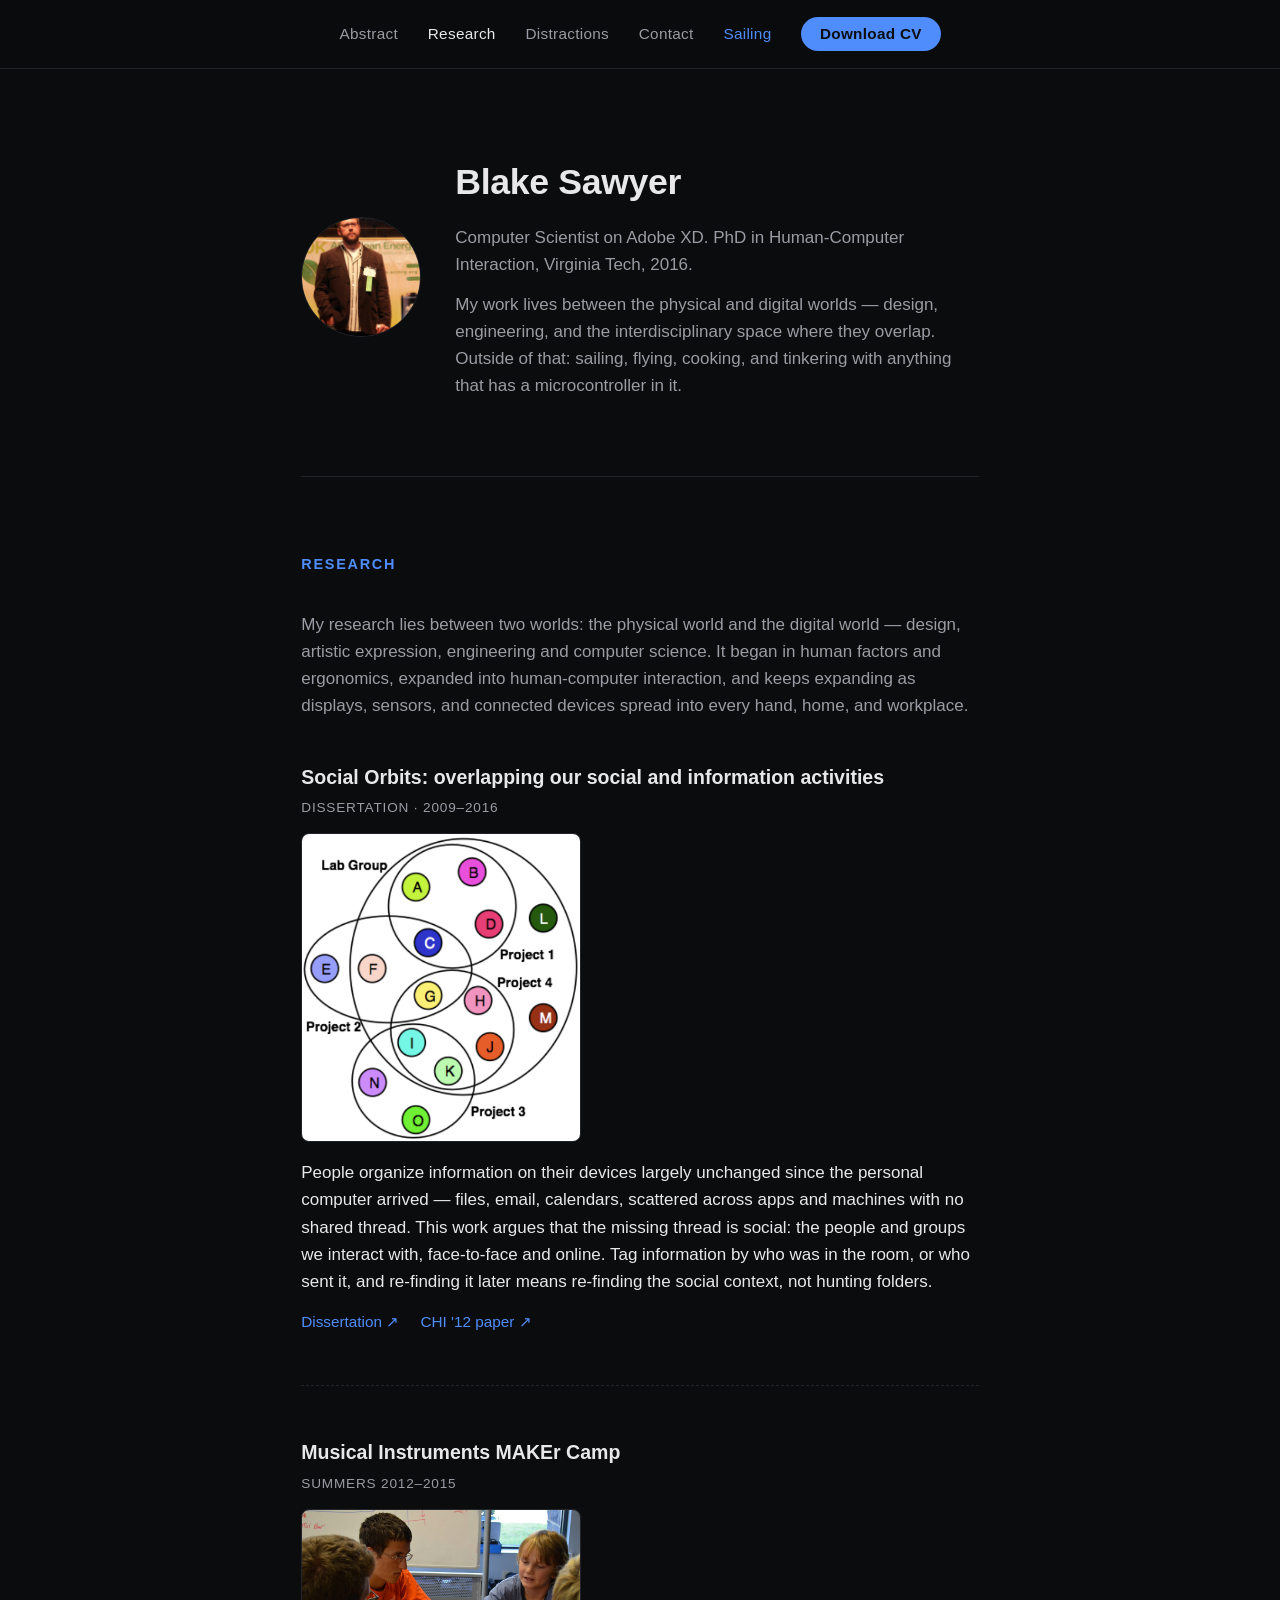
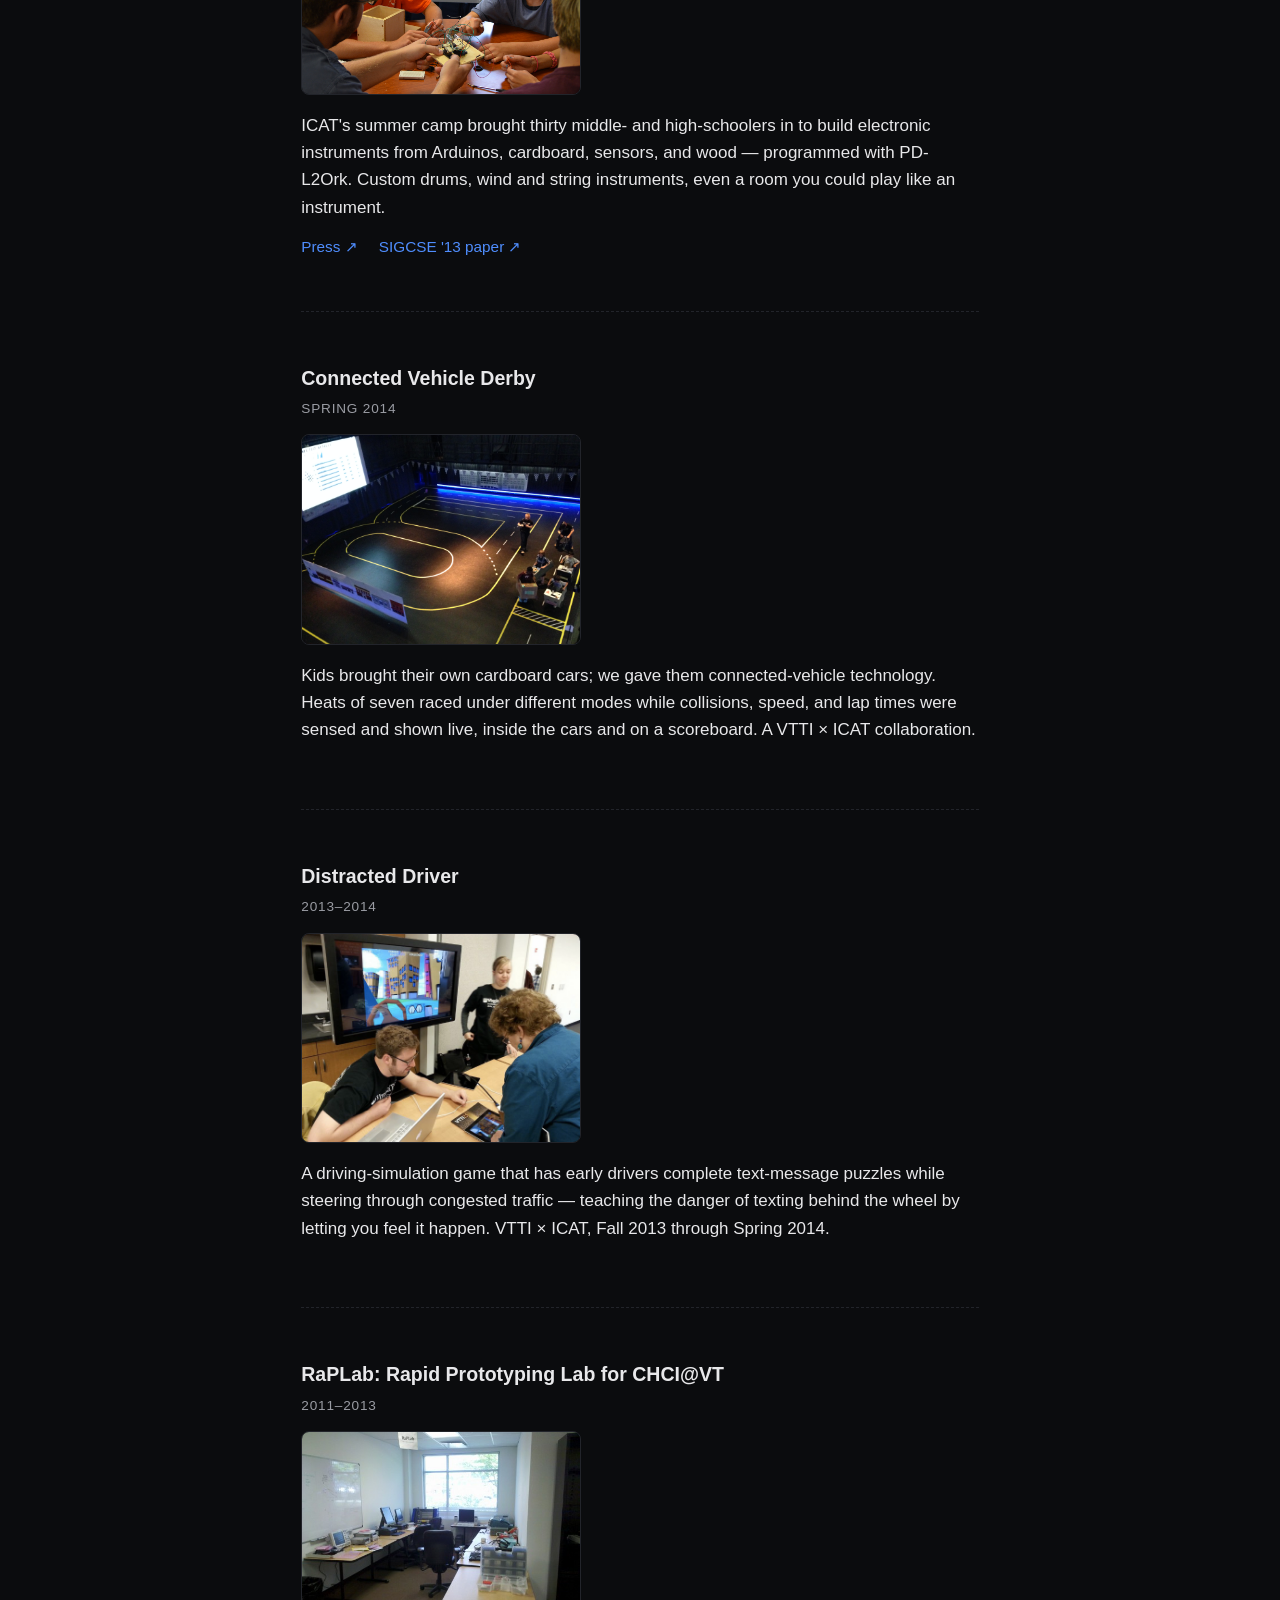
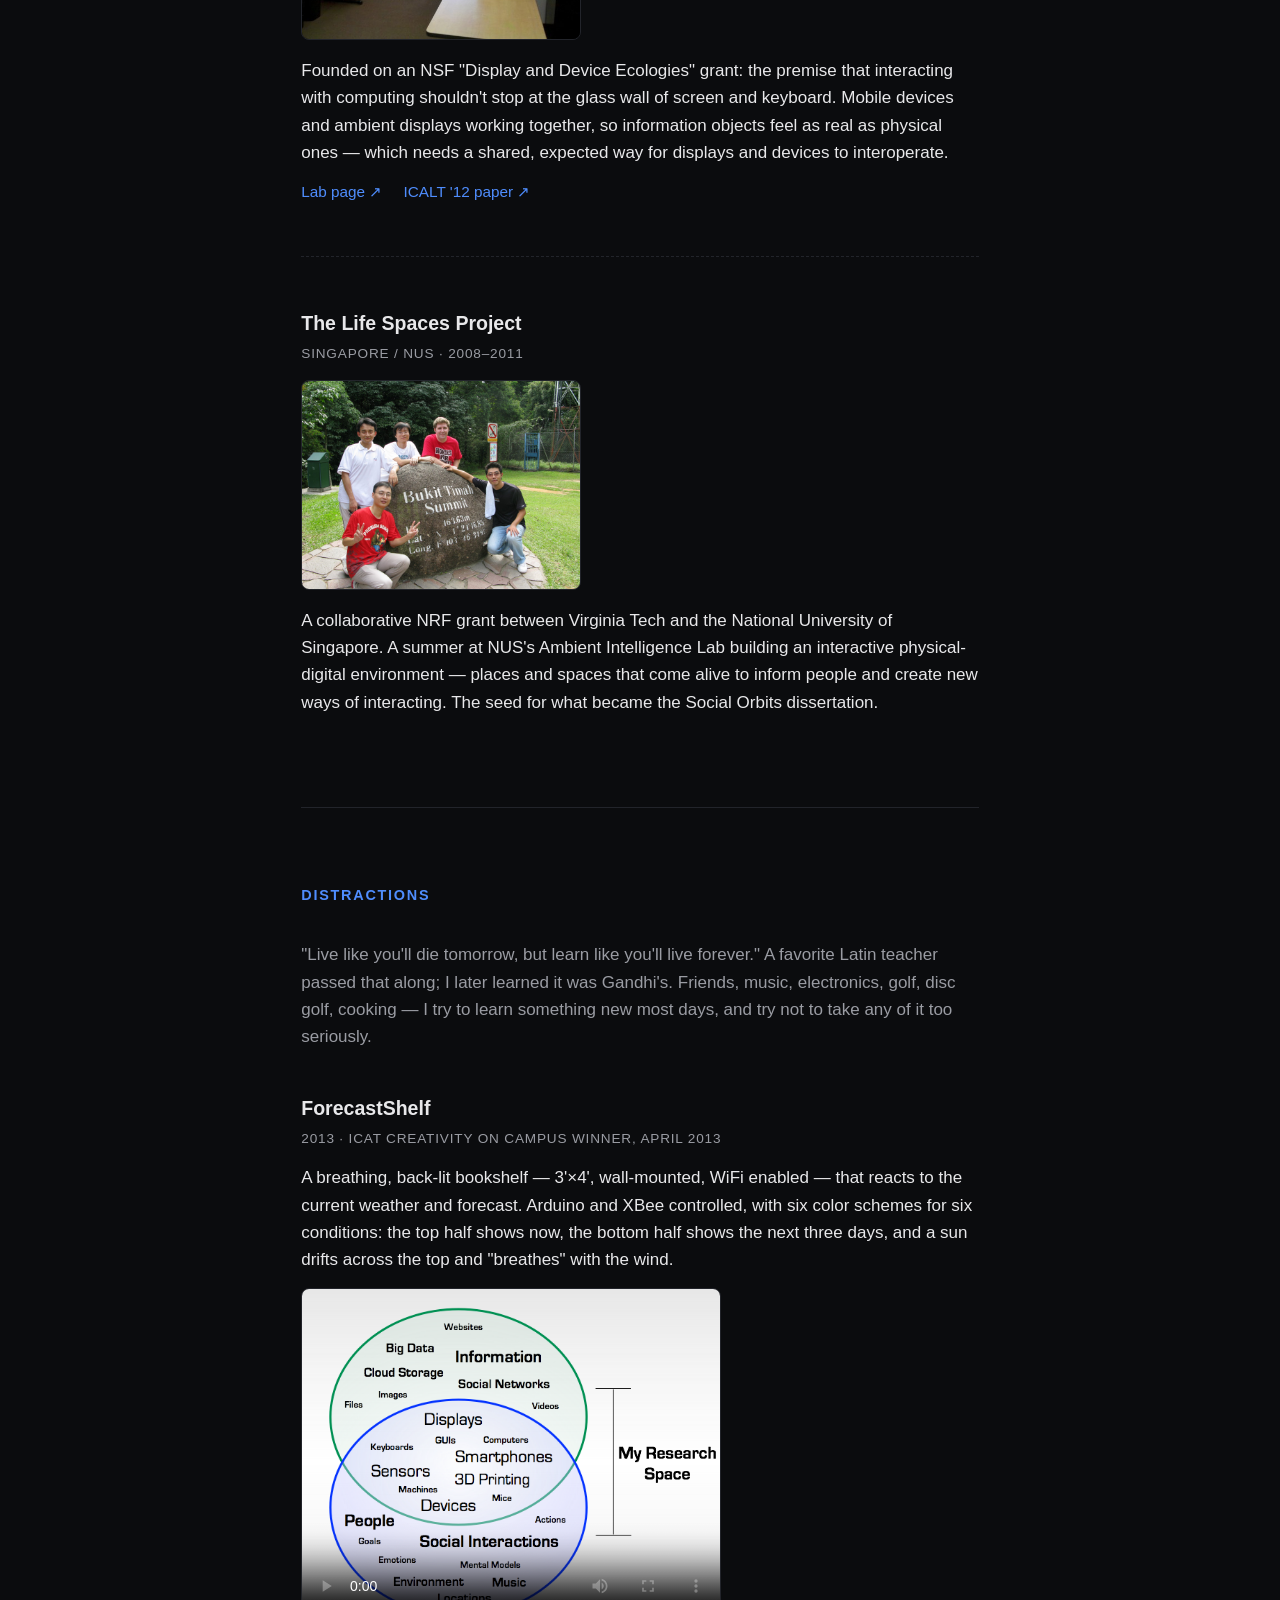
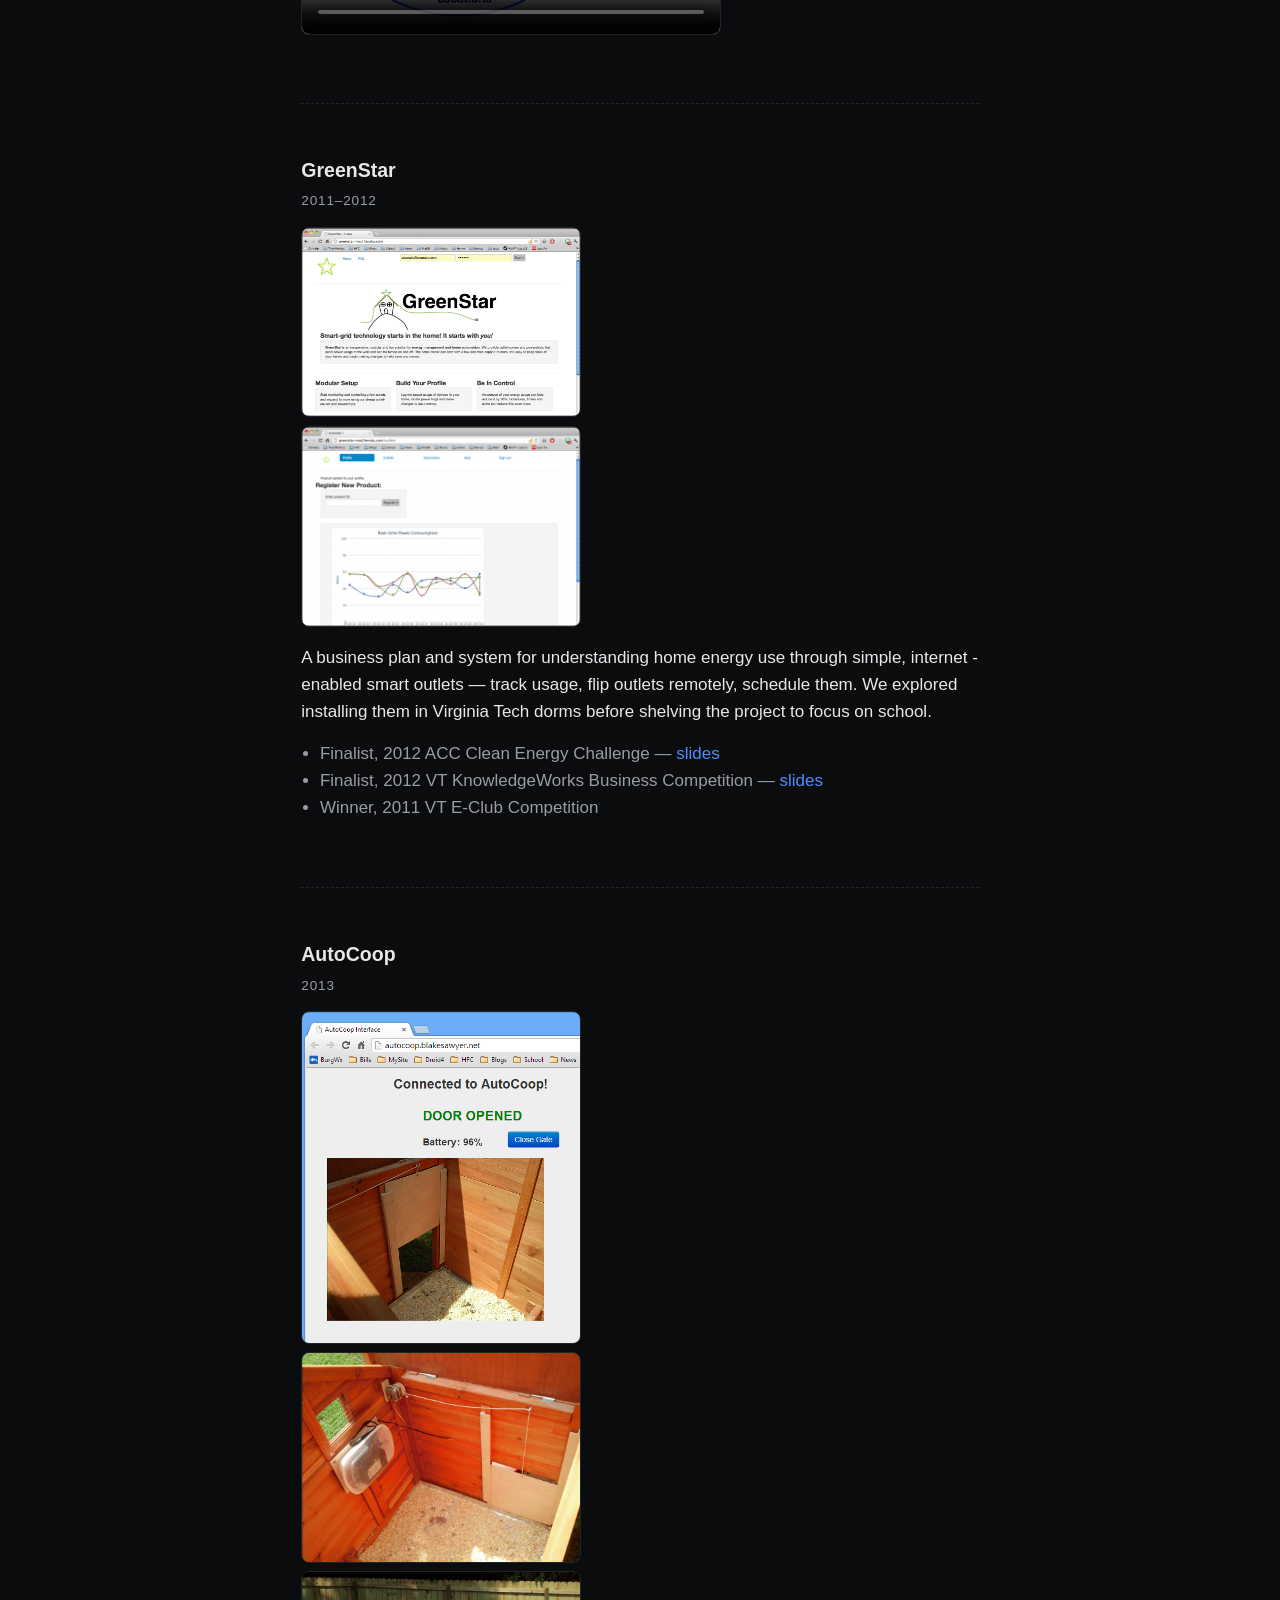
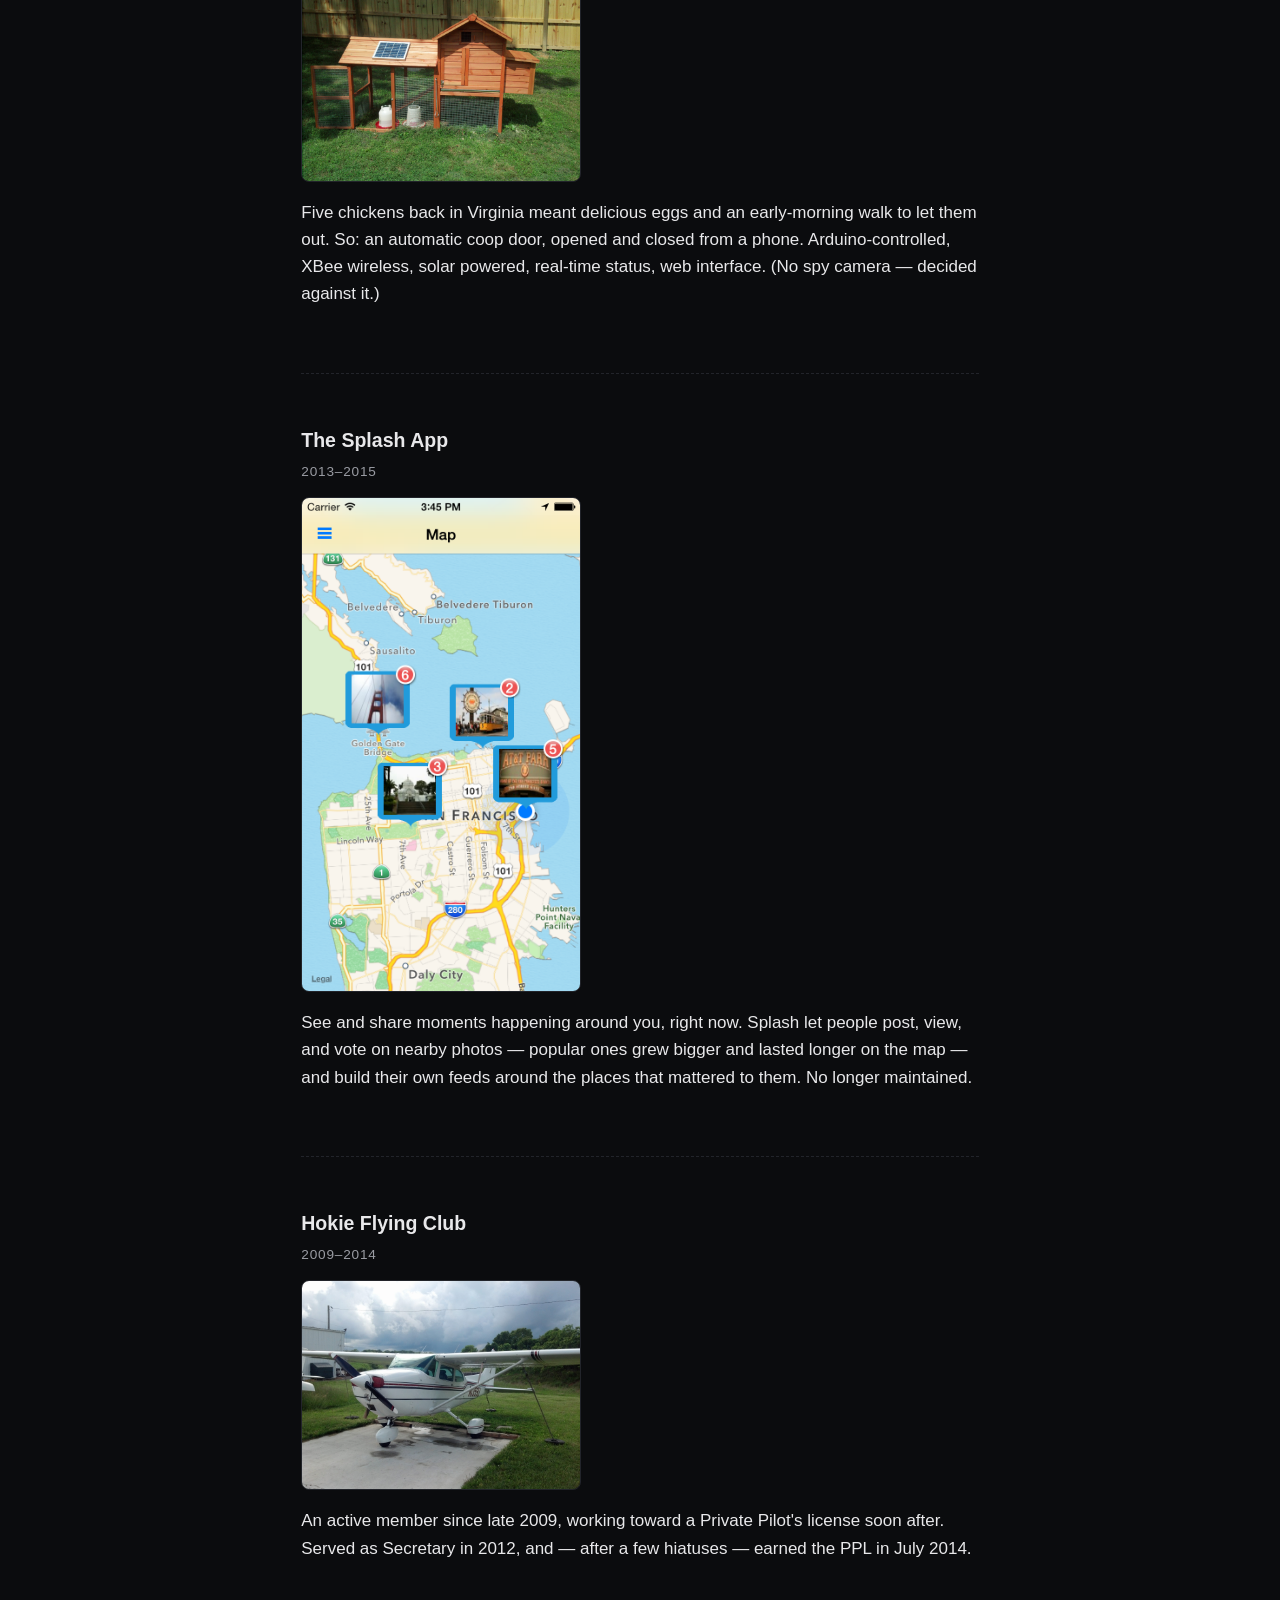
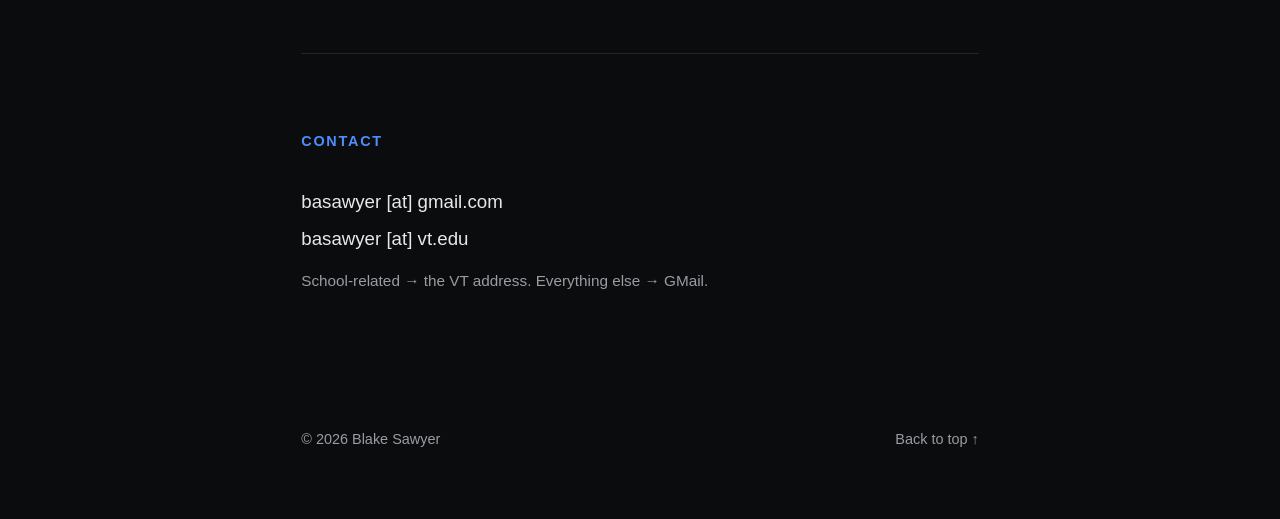
==== index.html @ e380245d "Blake Sawyer homepage: restored from Wayback, redesigned Single scrolling page (Abstract/Research/Di" ====
<!DOCTYPE html>
<html lang="en">
<head>
<meta charset="UTF-8" />
<meta name="viewport" content="width=device-width, initial-scale=1" />
<title>Blake Sawyer</title>
<meta name="description" content="Blake Sawyer — Computer Scientist at Adobe XD, PhD in HCI from Virginia Tech." />
<link rel="stylesheet" href="assets/css/style.css" />
</head>
<body>

<nav class="site-nav">
  <a href="#hero" data-section="hero">Abstract</a>
  <a href="#research" data-section="research">Research</a>
  <a href="#distractions" data-section="distractions">Distractions</a>
  <a href="#contact" data-section="contact">Contact</a>
  <a href="sailing/" class="sailing">Sailing</a>
  <a href="assets/files/Blake-Sawyer-CV.pdf" class="nav-cta">Download CV</a>
</nav>

<main>

  <section id="hero">
    <img src="assets/img/aboutme.jpg" alt="Blake Sawyer" />
    <div class="intro">
      <h1>Blake Sawyer</h1>
      <p>Computer Scientist on Adobe XD. PhD in Human-Computer Interaction, Virginia Tech, 2016.</p>
      <p>My work lives between the physical and digital worlds — design, engineering, and the
        interdisciplinary space where they overlap. Outside of that: sailing, flying, cooking,
        and tinkering with anything that has a microcontroller in it.</p>
    </div>
  </section>

  <section id="research" class="reveal">
    <h2>Research</h2>
    <p style="color:var(--text-dim); margin-bottom:2.5rem;">
      My research lies between two worlds: the physical world and the digital world — design,
      artistic expression, engineering and computer science. It began in human factors and
      ergonomics, expanded into human-computer interaction, and keeps expanding as displays,
      sensors, and connected devices spread into every hand, home, and workplace.
    </p>

    <div class="project">
      <h3>Social Orbits: overlapping our social and information activities</h3>
      <div class="meta">Dissertation · 2009–2016</div>
      <img src="assets/img/social-orbits.png" alt="Social Orbits diagram" />
      <p>People organize information on their devices largely unchanged since the personal
        computer arrived — files, email, calendars, scattered across apps and machines with no
        shared thread. This work argues that the missing thread is social: the people and groups
        we interact with, face-to-face and online. Tag information by who was in the room, or who
        sent it, and re-finding it later means re-finding the social context, not hunting folders.</p>
      <div class="links">
        <a href="https://vtechworks.lib.vt.edu/handle/10919/70919">Dissertation ↗</a>
        <a href="http://dl.acm.org/citation.cfm?doid=2212776.2212861">CHI '12 paper ↗</a>
      </div>
    </div>

    <div class="project">
      <h3>Musical Instruments MAKEr Camp</h3>
      <div class="meta">Summers 2012–2015</div>
      <img src="assets/img/maker-camp.png" alt="MAKEr camp session" />
      <p>ICAT's summer camp brought thirty middle- and high-schoolers in to build electronic
        instruments from Arduinos, cardboard, sensors, and wood — programmed with PD-L2Ork.
        Custom drums, wind and string instruments, even a room you could play like an instrument.</p>
      <div class="links">
        <a href="http://blogs.roanoke.com/theburgs/features/2012/08/17/techs-new-institute-fosters-creativity-among-local-youth/">Press ↗</a>
        <a href="http://dl.acm.org/citation.cfm?id=2445196.2445392&amp;coll=DL&amp;dl=GUIDE&amp;CFID=333237276&amp;CFTOKEN=69099696">SIGCSE '13 paper ↗</a>
      </div>
    </div>

    <div class="project">
      <h3>Connected Vehicle Derby</h3>
      <div class="meta">Spring 2014</div>
      <img src="assets/img/vehicle-derby.jpg" alt="Connected Vehicle Derby" />
      <p>Kids brought their own cardboard cars; we gave them connected-vehicle technology. Heats
        of seven raced under different modes while collisions, speed, and lap times were sensed
        and shown live, inside the cars and on a scoreboard. A VTTI × ICAT collaboration.</p>
    </div>

    <div class="project">
      <h3>Distracted Driver</h3>
      <div class="meta">2013–2014</div>
      <img src="assets/img/distracted-driver.png" alt="Distracted Driver game" />
      <p>A driving-simulation game that has early drivers complete text-message puzzles while
        steering through congested traffic — teaching the danger of texting behind the wheel
        by letting you feel it happen. VTTI × ICAT, Fall 2013 through Spring 2014.</p>
    </div>

    <div class="project">
      <h3>RaPLab: Rapid Prototyping Lab for CHCI@VT</h3>
      <div class="meta">2011–2013</div>
      <img src="assets/img/raplab.jpg" alt="RaPLab space" />
      <p>Founded on an NSF "Display and Device Ecologies" grant: the premise that interacting
        with computing shouldn't stop at the glass wall of screen and keyboard. Mobile devices
        and ambient displays working together, so information objects feel as real as physical
        ones — which needs a shared, expected way for displays and devices to interoperate.</p>
      <div class="links">
        <a href="http://vislab.cs.vt.edu/RaPLab/index.php/Main_Page">Lab page ↗</a>
        <a href="http://dl.acm.org/citation.cfm?id=2355571.2355956&amp;coll=DL&amp;dl=GUIDE&amp;CFID=286458682&amp;CFTOKEN=27919804">ICALT '12 paper ↗</a>
      </div>
    </div>

    <div class="project">
      <h3>The Life Spaces Project</h3>
      <div class="meta">Singapore / NUS · 2008–2011</div>
      <img src="assets/img/life-spaces.jpg" alt="Life Spaces project, NUS" />
      <p>A collaborative NRF grant between Virginia Tech and the National University of
        Singapore. A summer at NUS's Ambient Intelligence Lab building an interactive
        physical-digital environment — places and spaces that come alive to inform people and
        create new ways of interacting. The seed for what became the Social Orbits dissertation.</p>
    </div>
  </section>

  <section id="distractions" class="reveal">
    <h2>Distractions</h2>
    <p style="color:var(--text-dim); margin-bottom:2.5rem;">
      "Live like you'll die tomorrow, but learn like you'll live forever." A favorite Latin
      teacher passed that along; I later learned it was Gandhi's. Friends, music, electronics,
      golf, disc golf, cooking — I try to learn something new most days, and try not to take
      any of it too seriously.
    </p>

    <div class="project">
      <h3>ForecastShelf</h3>
      <div class="meta">2013 · ICAT Creativity on Campus winner, April 2013</div>
      <p>A breathing, back-lit bookshelf — 3'×4', wall-mounted, WiFi enabled — that reacts to the
        current weather and forecast. Arduino and XBee controlled, with six color schemes for six
        conditions: the top half shows now, the bottom half shows the next three days, and a sun
        drifts across the top and "breathes" with the wind.</p>
      <video controls preload="metadata" poster="assets/img/research-space.png">
        <source src="assets/files/ForecastShelf.m4v" type="video/mp4" />
        Your browser doesn't support inline video —
        <a href="assets/files/ForecastShelf.m4v">download it directly</a>.
      </video>
    </div>

    <div class="project">
      <h3>GreenStar</h3>
      <div class="meta">2011–2012</div>
      <img src="assets/img/greenstar-1.png" alt="GreenStar dashboard" />
      <img src="assets/img/greenstar-2.png" alt="GreenStar outlet interface" />
      <p>A business plan and system for understanding home energy use through simple, internet
        -enabled smart outlets — track usage, flip outlets remotely, schedule them. We explored
        installing them in Virginia Tech dorms before shelving the project to focus on school.</p>
      <ul>
        <li>Finalist, 2012 ACC Clean Energy Challenge — <a href="assets/files/GreenStar-ACC-CEC-Presentation.ppt">slides</a></li>
        <li>Finalist, 2012 VT KnowledgeWorks Business Competition — <a href="assets/files/GreenStar-VTKW-Presentation.ppt">slides</a></li>
        <li>Winner, 2011 VT E-Club Competition</li>
      </ul>
    </div>

    <div class="project">
      <h3>AutoCoop</h3>
      <div class="meta">2013</div>
      <img src="assets/img/autocoop-interface.png" alt="AutoCoop web interface" />
      <img src="assets/img/autocoop-1.jpg" alt="AutoCoop chicken coop" />
      <img src="assets/img/autocoop-2.jpg" alt="AutoCoop hardware" />
      <p>Five chickens back in Virginia meant delicious eggs and an early-morning walk to let
        them out. So: an automatic coop door, opened and closed from a phone. Arduino-controlled,
        XBee wireless, solar powered, real-time status, web interface. (No spy camera — decided
        against it.)</p>
    </div>

    <div class="project">
      <h3>The Splash App</h3>
      <div class="meta">2013–2015</div>
      <img src="assets/img/splash-app.png" alt="Splash app interface" />
      <p>See and share moments happening around you, right now. Splash let people post, view, and
        vote on nearby photos — popular ones grew bigger and lasted longer on the map — and build
        their own feeds around the places that mattered to them. No longer maintained.</p>
    </div>

    <div class="project">
      <h3>Hokie Flying Club</h3>
      <div class="meta">2009–2014</div>
      <img src="assets/img/hokie-flying.jpg" alt="Hokie Flying Club" />
      <p>An active member since late 2009, working toward a Private Pilot's license soon after.
        Served as Secretary in 2012, and — after a few hiatuses — earned the PPL in July 2014.</p>
    </div>
  </section>

  <section id="contact" class="reveal">
    <h2>Contact</h2>
    <span class="email">basawyer [at] gmail.com</span>
    <span class="email">basawyer [at] vt.edu</span>
    <p class="note">School-related → the VT address. Everything else → GMail.</p>
  </section>

</main>

<footer>
  <span>© 2026 Blake Sawyer</span>
  <a href="#hero">Back to top ↑</a>
</footer>

<script src="assets/js/main.js"></script>
</body>
</html>
---- assets/css/style.css ----
/* Blake Sawyer Dot Net — redesign 2026 */

:root {
  --bg: #0b0c0e;
  --bg-raised: #131417;
  --text: #e8e8ea;
  --text-dim: #9a9ca3;
  --accent: #4f8dfd;
  --accent-hover: #78aaff;
  --border: #22242a;
  --max-w: 720px;
  font-size: 17px;
}

* { box-sizing: border-box; }

html { scroll-behavior: smooth; }

body {
  margin: 0;
  background: var(--bg);
  color: var(--text);
  font-family: -apple-system, BlinkMacSystemFont, "Segoe UI", Helvetica, Arial, sans-serif;
  line-height: 1.6;
  -webkit-font-smoothing: antialiased;
}

a { color: var(--accent); text-decoration: none; }
a:hover { text-decoration: underline; }

/* ---- Nav ---- */
nav.site-nav {
  position: sticky;
  top: 0;
  z-index: 50;
  display: flex;
  align-items: center;
  justify-content: center;
  gap: 1.75rem;
  padding: 1rem 1.25rem;
  background: rgba(11, 12, 14, 0.85);
  backdrop-filter: blur(10px);
  border-bottom: 1px solid var(--border);
  font-size: 0.9rem;
  flex-wrap: wrap;
}
nav.site-nav a {
  color: var(--text-dim);
  letter-spacing: 0.02em;
}
nav.site-nav a:hover,
nav.site-nav a.current { color: var(--text); text-decoration: none; }
nav.site-nav a.sailing { color: var(--accent); }
nav.site-nav a.nav-cta {
  display: inline-flex;
  align-items: center;
  color: var(--bg) !important;
  background: var(--accent);
  padding: 0.45rem 1.1rem;
  border-radius: 999px;
  font-weight: 600;
  line-height: 1.2;
  text-decoration: none !important;
}
nav.site-nav a.nav-cta:hover { background: var(--accent-hover); }

/* ---- Layout ---- */
main {
  max-width: var(--max-w);
  margin: 0 auto;
  padding: 0 1.25rem;
}

section {
  padding: 4.5rem 0;
  border-bottom: 1px solid var(--border);
}
section:last-of-type { border-bottom: none; }

section > h2 {
  font-size: 0.85rem;
  text-transform: uppercase;
  letter-spacing: 0.12em;
  color: var(--accent);
  margin: 0 0 2rem;
}

/* ---- Hero ---- */
#hero {
  padding-top: 5rem;
  display: flex;
  gap: 2rem;
  align-items: center;
  flex-wrap: wrap;
}
#hero img {
  width: 120px;
  height: 120px;
  border-radius: 50%;
  object-fit: cover;
  border: 1px solid var(--border);
  flex-shrink: 0;
}
#hero .intro { flex: 1; min-width: 260px; }
#hero h1 {
  font-size: 2.1rem;
  margin: 0 0 0.75rem;
  letter-spacing: -0.01em;
}
#hero p { color: var(--text-dim); margin: 0 0 0.75rem; }
#hero p:last-child { margin-bottom: 0; }

/* ---- Project cards ---- */
.project {
  margin-bottom: 3rem;
  padding-bottom: 3rem;
  border-bottom: 1px dashed var(--border);
}
.project:last-child { margin-bottom: 0; padding-bottom: 0; border-bottom: none; }

.project h3 {
  font-size: 1.15rem;
  margin: 0 0 0.25rem;
}
.project .meta {
  font-size: 0.8rem;
  color: var(--text-dim);
  text-transform: uppercase;
  letter-spacing: 0.06em;
  margin-bottom: 0.85rem;
}
.project p { margin: 0 0 0.85rem; }
.project img {
  width: 100%;
  max-width: 280px;
  height: auto;
  border-radius: 8px;
  border: 1px solid var(--border);
  display: block;
  margin: 0.5rem 0 1rem;
}
.project img + img { margin-top: -0.5rem; }
.project video {
  width: 100%;
  max-width: 420px;
  border-radius: 8px;
  border: 1px solid var(--border);
  display: block;
  margin: 0.5rem 0 1rem;
}
.project ul { padding-left: 1.1rem; margin: 0.5rem 0 0.85rem; color: var(--text-dim); }
.project .links { font-size: 0.9rem; }
.project .links a { margin-right: 1rem; }

/* ---- CV ---- */
.btn {
  display: inline-block;
  padding: 0.7rem 1.4rem;
  border: 1px solid var(--accent);
  border-radius: 6px;
  color: var(--accent) !important;
  text-decoration: none !important;
  font-size: 0.95rem;
  transition: background 0.15s ease, color 0.15s ease;
}
.btn:hover { background: var(--accent); color: var(--bg) !important; }

/* ---- Contact ---- */
#contact .email {
  font-size: 1.1rem;
  display: block;
  margin-bottom: 0.4rem;
}
#contact .note { color: var(--text-dim); font-size: 0.9rem; }

/* ---- Footer ---- */
footer {
  max-width: var(--max-w);
  margin: 0 auto;
  padding: 2.5rem 1.25rem 4rem;
  color: var(--text-dim);
  font-size: 0.85rem;
  display: flex;
  justify-content: space-between;
}
footer a { color: var(--text-dim); }
footer a:hover { color: var(--text); }

/* ---- Reveal-on-scroll ---- */
.reveal { opacity: 0; transform: translateY(12px); transition: opacity 0.5s ease, transform 0.5s ease; }
.reveal.in { opacity: 1; transform: none; }

@media (max-width: 480px) {
  :root { font-size: 16px; }
  #hero { flex-direction: column; text-align: center; }
  footer { flex-direction: column; gap: 0.5rem; text-align: center; }
}
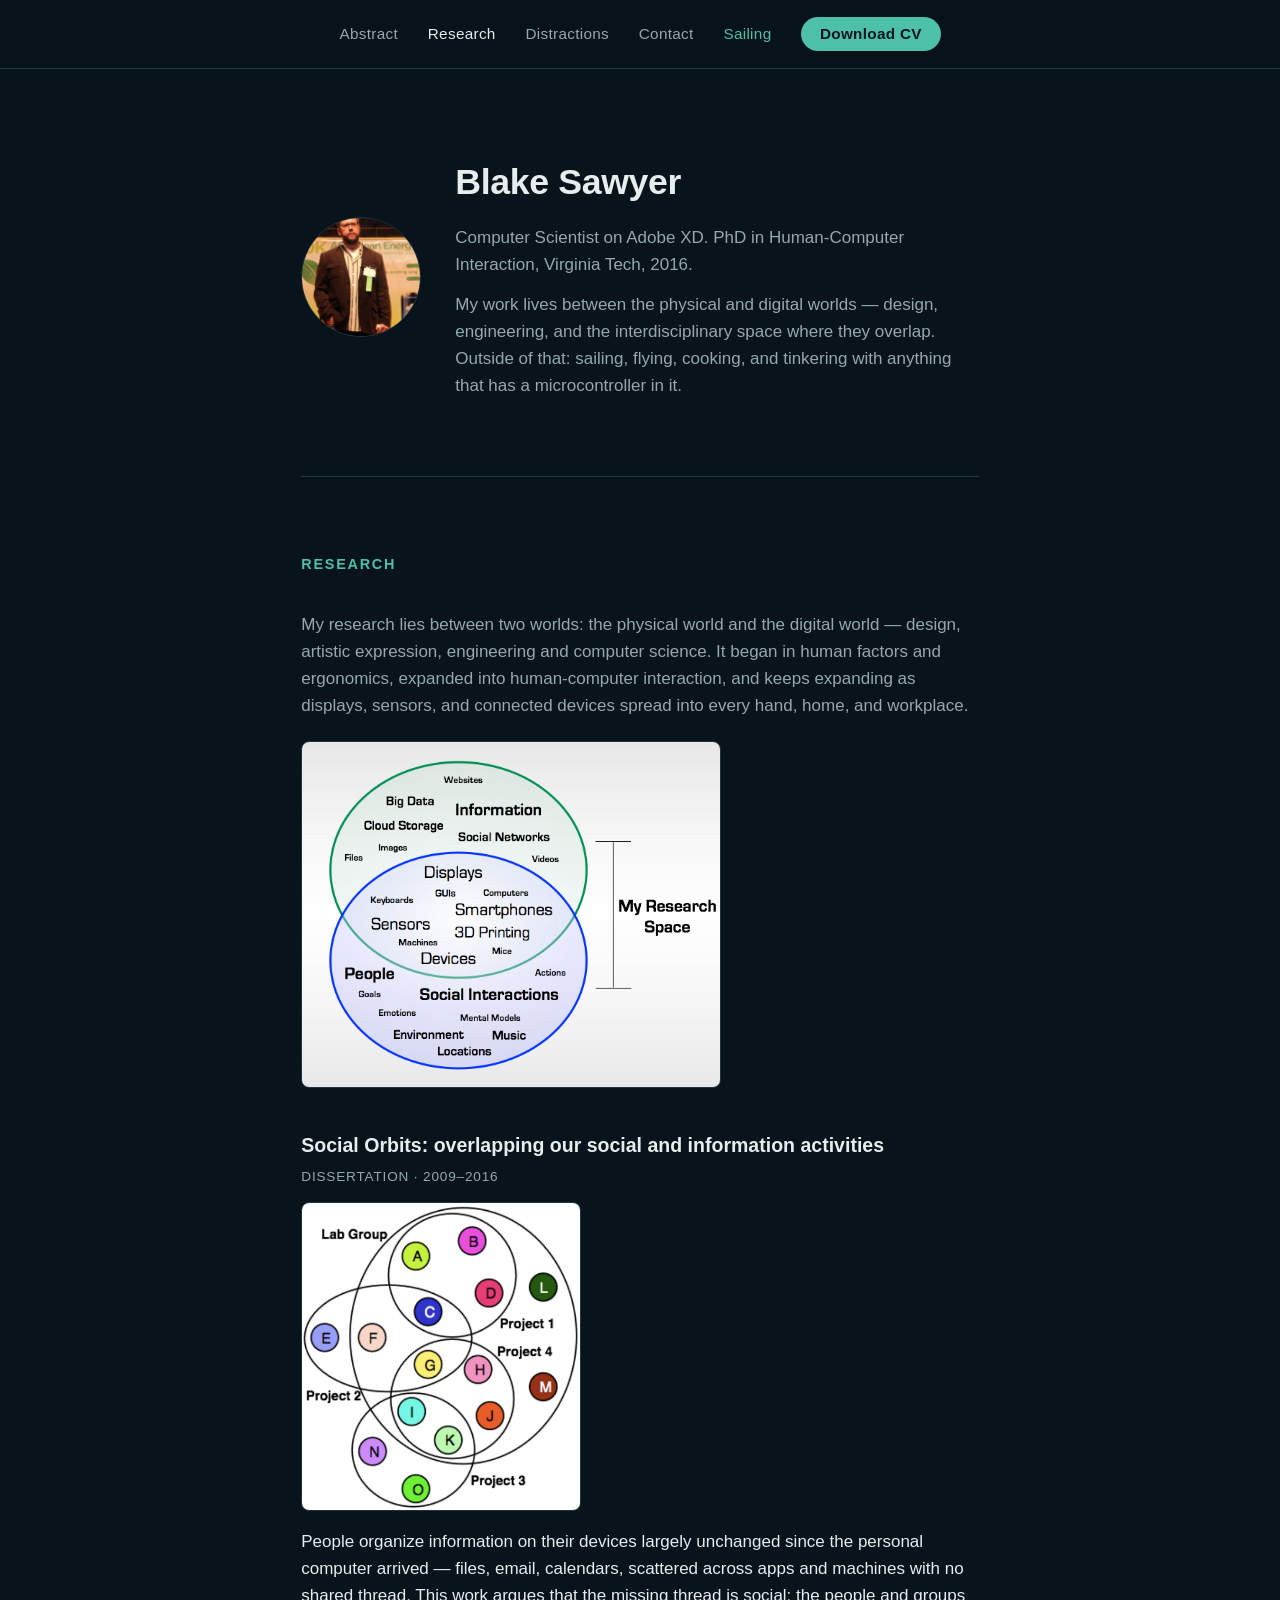
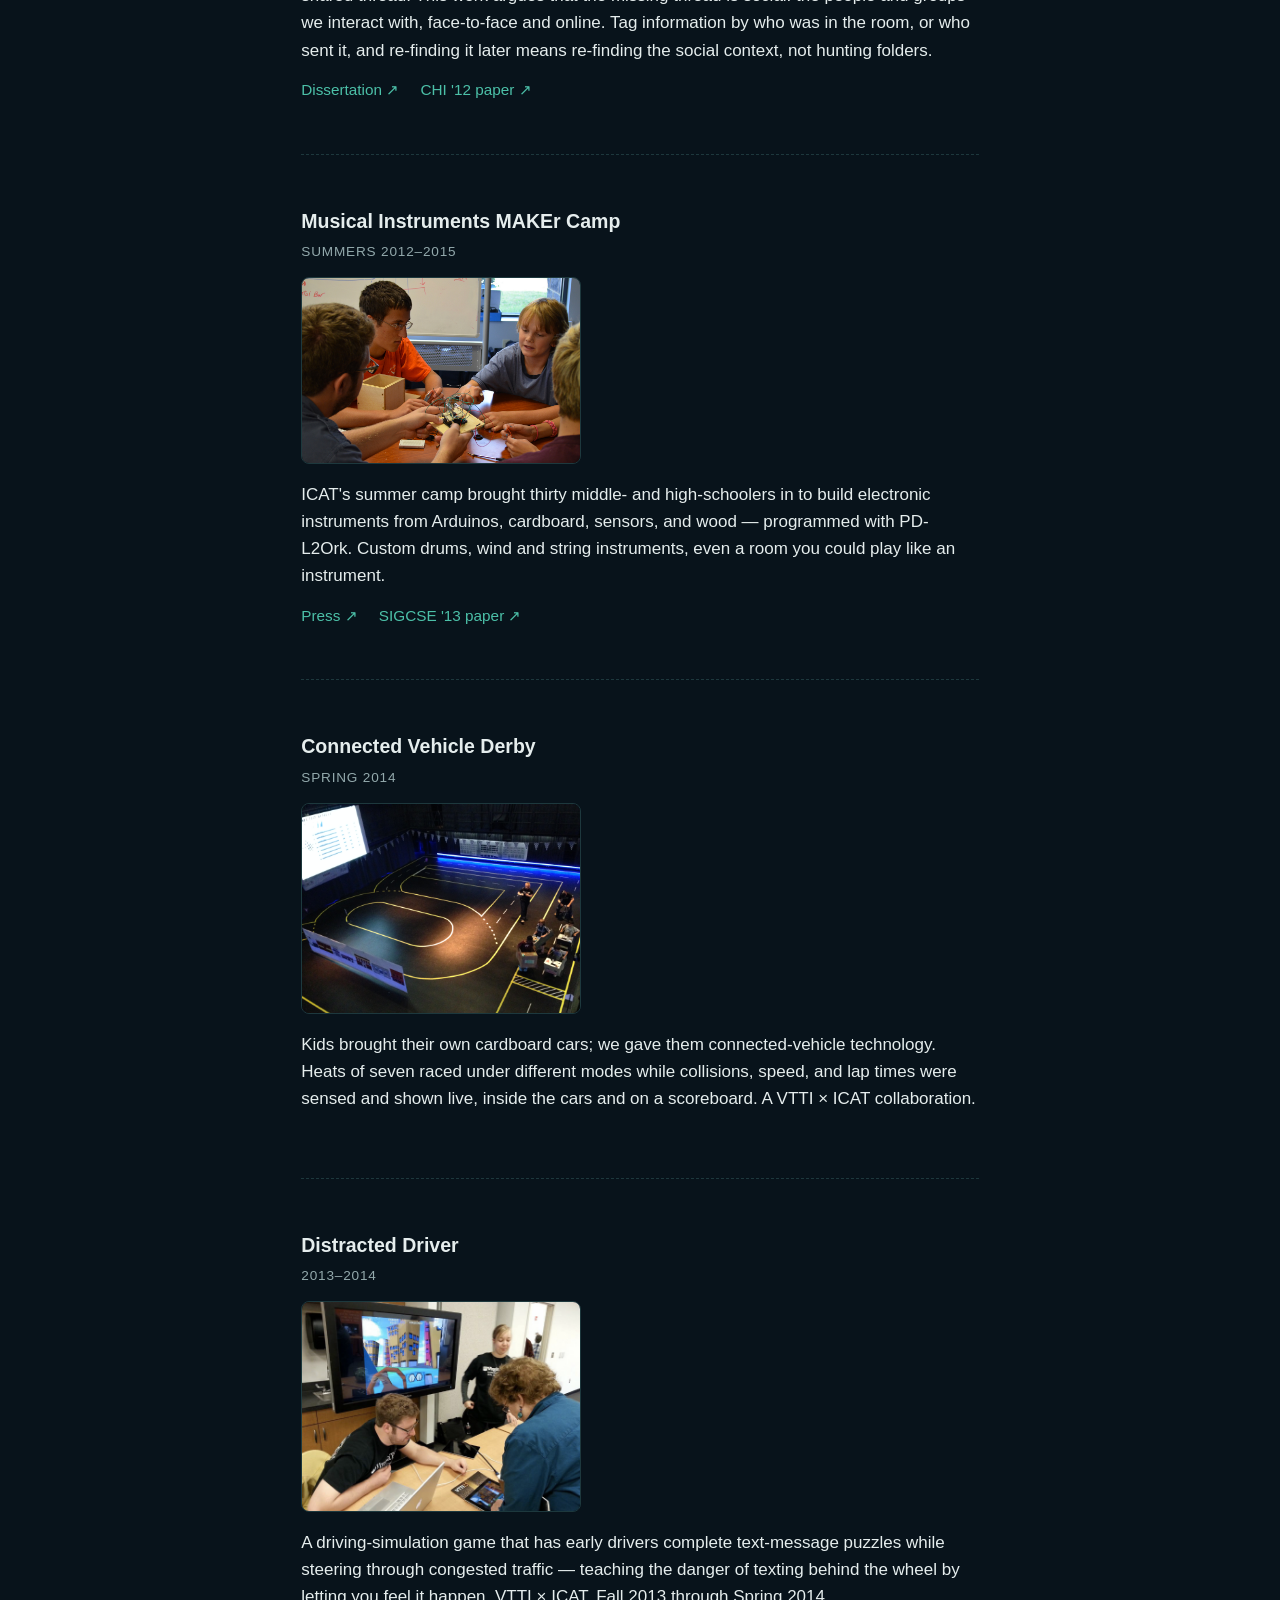
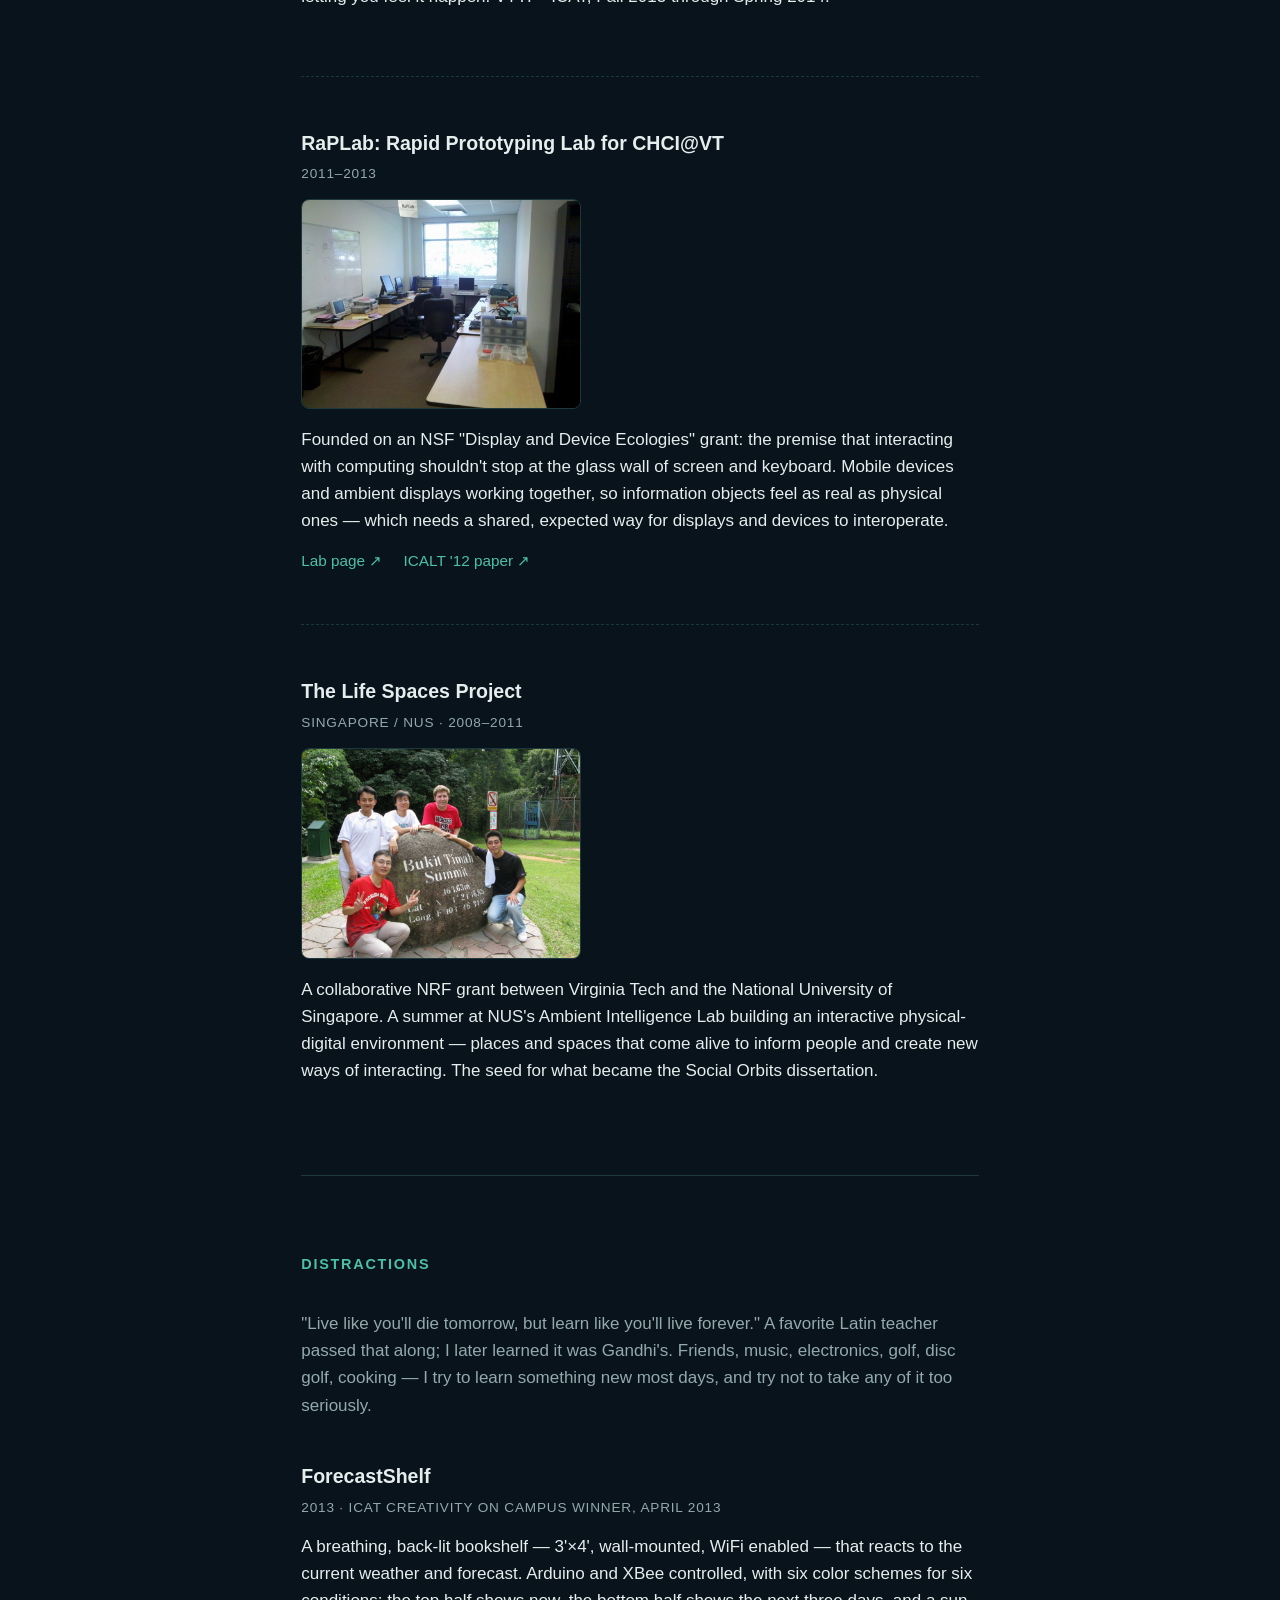
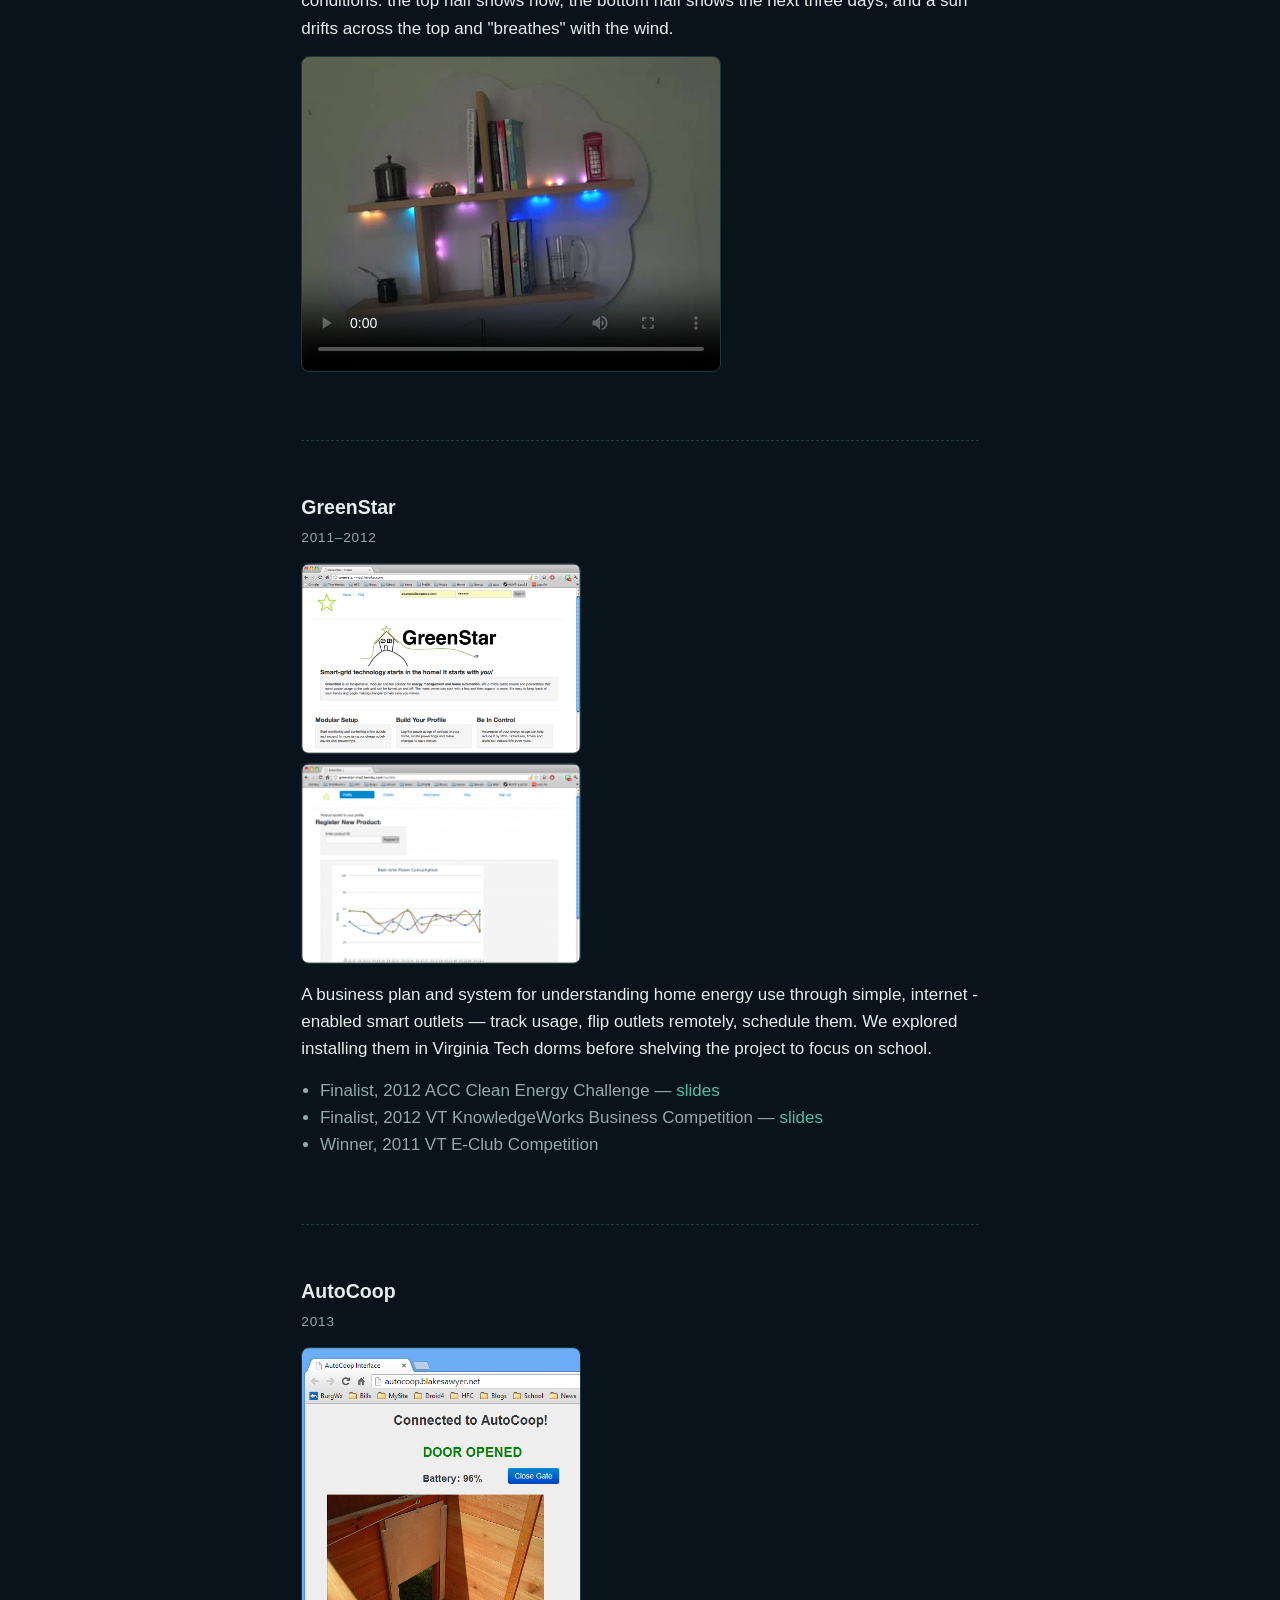
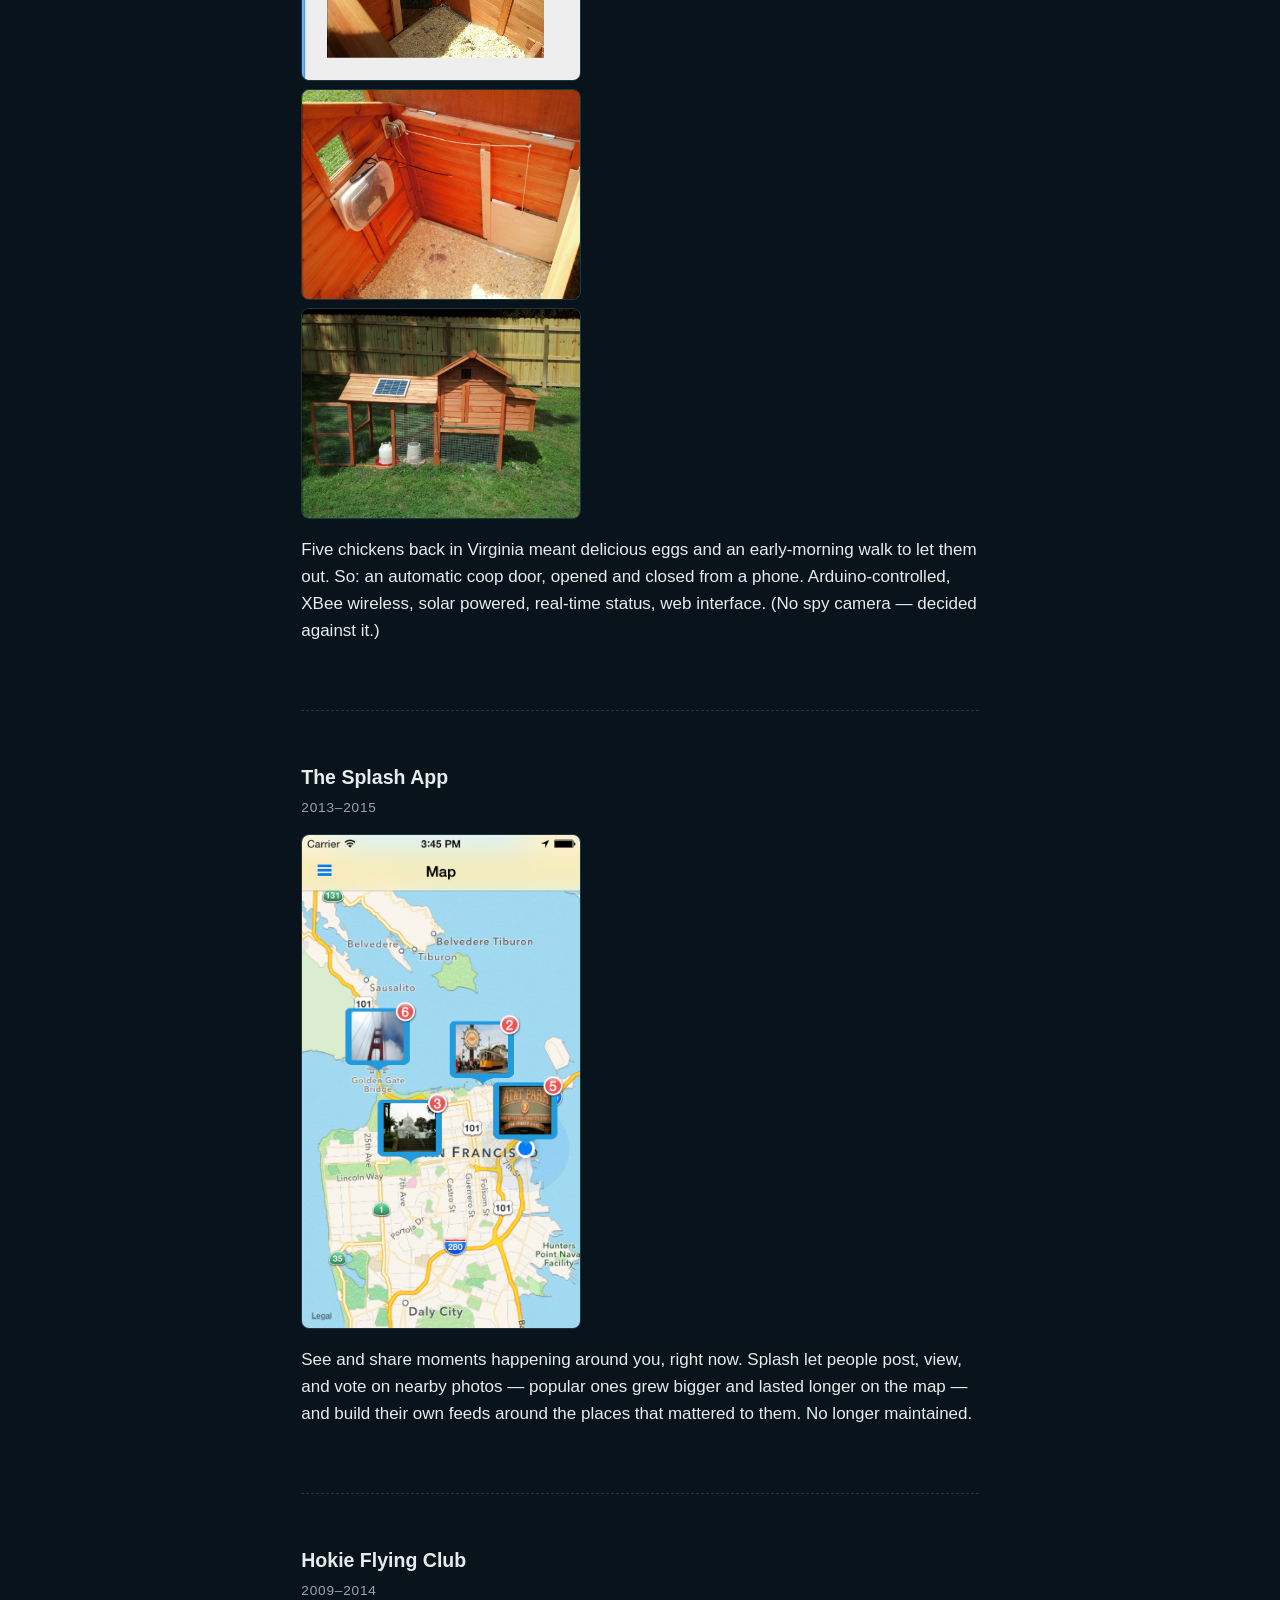
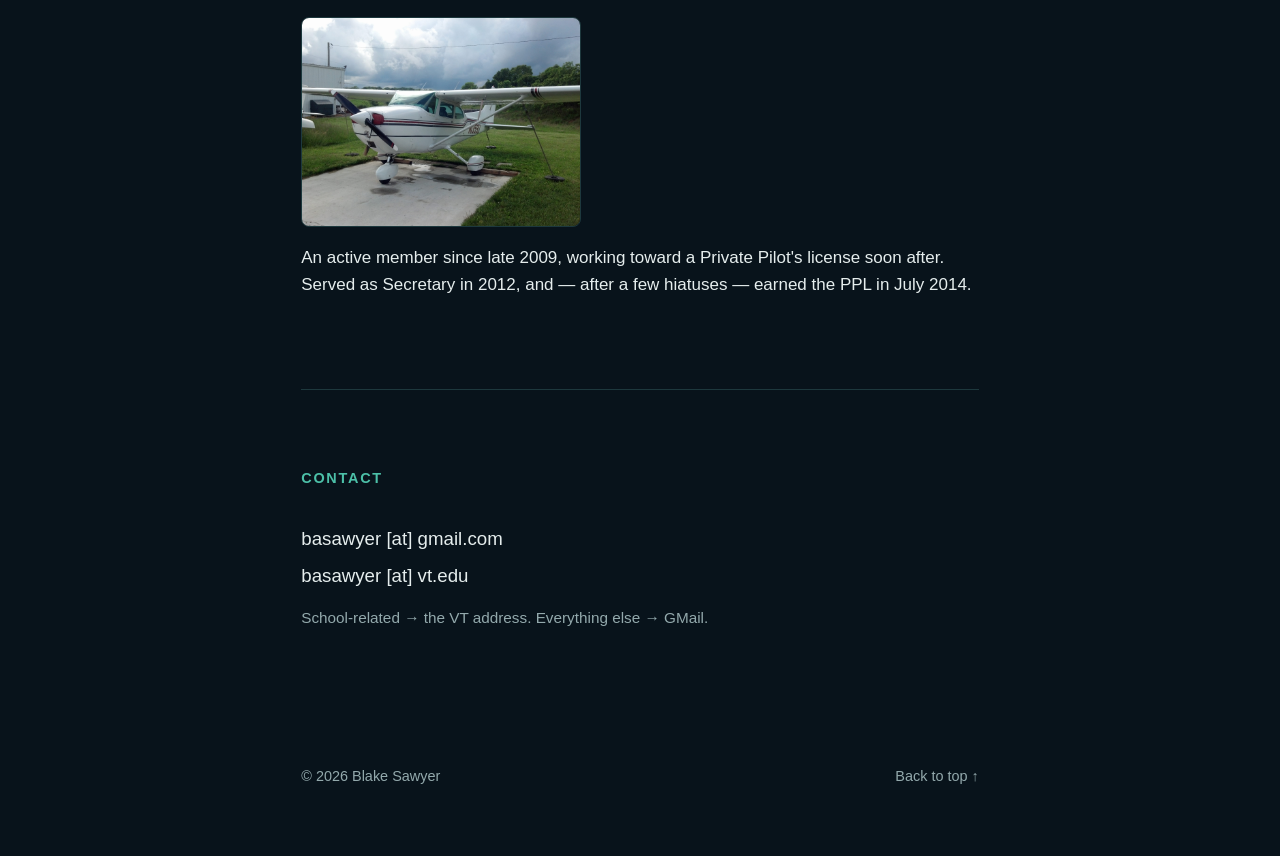
==== commit 62f92060: "Fix ForecastShelf poster and move research diagram to section intro The ForecastShelf video used res" ====
--- a/index.html
+++ b/index.html
@@ -33,12 +33,14 @@
 
   <section id="research" class="reveal">
     <h2>Research</h2>
-    <p style="color:var(--text-dim); margin-bottom:2.5rem;">
+    <p style="color:var(--text-dim); margin-bottom:1.25rem;">
       My research lies between two worlds: the physical world and the digital world — design,
       artistic expression, engineering and computer science. It began in human factors and
       ergonomics, expanded into human-computer interaction, and keeps expanding as displays,
       sensors, and connected devices spread into every hand, home, and workplace.
     </p>
+    <img src="assets/img/research-space.png" class="section-intro-img"
+         alt="My Research Space: a Venn diagram of Information overlapping with People and Devices" />
 
     <div class="project">
       <h3>Social Orbits: overlapping our social and information activities</h3>
@@ -127,7 +129,7 @@
         current weather and forecast. Arduino and XBee controlled, with six color schemes for six
         conditions: the top half shows now, the bottom half shows the next three days, and a sun
         drifts across the top and "breathes" with the wind.</p>
-      <video controls preload="metadata" poster="assets/img/research-space.png">
+      <video controls preload="metadata" poster="assets/img/forecast-shelf.jpg">
         <source src="assets/files/ForecastShelf.m4v" type="video/mp4" />
         Your browser doesn't support inline video —
         <a href="assets/files/ForecastShelf.m4v">download it directly</a>.
--- a/assets/css/style.css
+++ b/assets/css/style.css
@@ -1,13 +1,14 @@
 /* Blake Sawyer Dot Net — redesign 2026 */
 
 :root {
-  --bg: #0b0c0e;
-  --bg-raised: #131417;
-  --text: #e8e8ea;
-  --text-dim: #9a9ca3;
-  --accent: #4f8dfd;
-  --accent-hover: #78aaff;
-  --border: #22242a;
+  /* Deep water: navy base, greener raised surfaces, sea-green accent */
+  --bg: #08131b;
+  --bg-raised: #0e1f21;
+  --text: #e5eded;
+  --text-dim: #93a9ac;
+  --accent: #4cc0a8;
+  --accent-hover: #70d9c3;
+  --border: #1d383d;
   --max-w: 720px;
   font-size: 17px;
 }
@@ -38,7 +39,7 @@
   justify-content: center;
   gap: 1.75rem;
   padding: 1rem 1.25rem;
-  background: rgba(11, 12, 14, 0.85);
+  background: rgba(8, 19, 27, 0.85);
   backdrop-filter: blur(10px);
   border-bottom: 1px solid var(--border);
   font-size: 0.9rem;
@@ -110,6 +111,17 @@
 #hero p { color: var(--text-dim); margin: 0 0 0.75rem; }
 #hero p:last-child { margin-bottom: 0; }
 
+/* Figure that frames a whole section, ahead of the project cards */
+.section-intro-img {
+  width: 100%;
+  max-width: 420px;
+  height: auto;
+  border-radius: 8px;
+  border: 1px solid var(--border);
+  display: block;
+  margin: 0 0 2.5rem;
+}
+
 /* ---- Project cards ---- */
 .project {
   margin-bottom: 3rem;
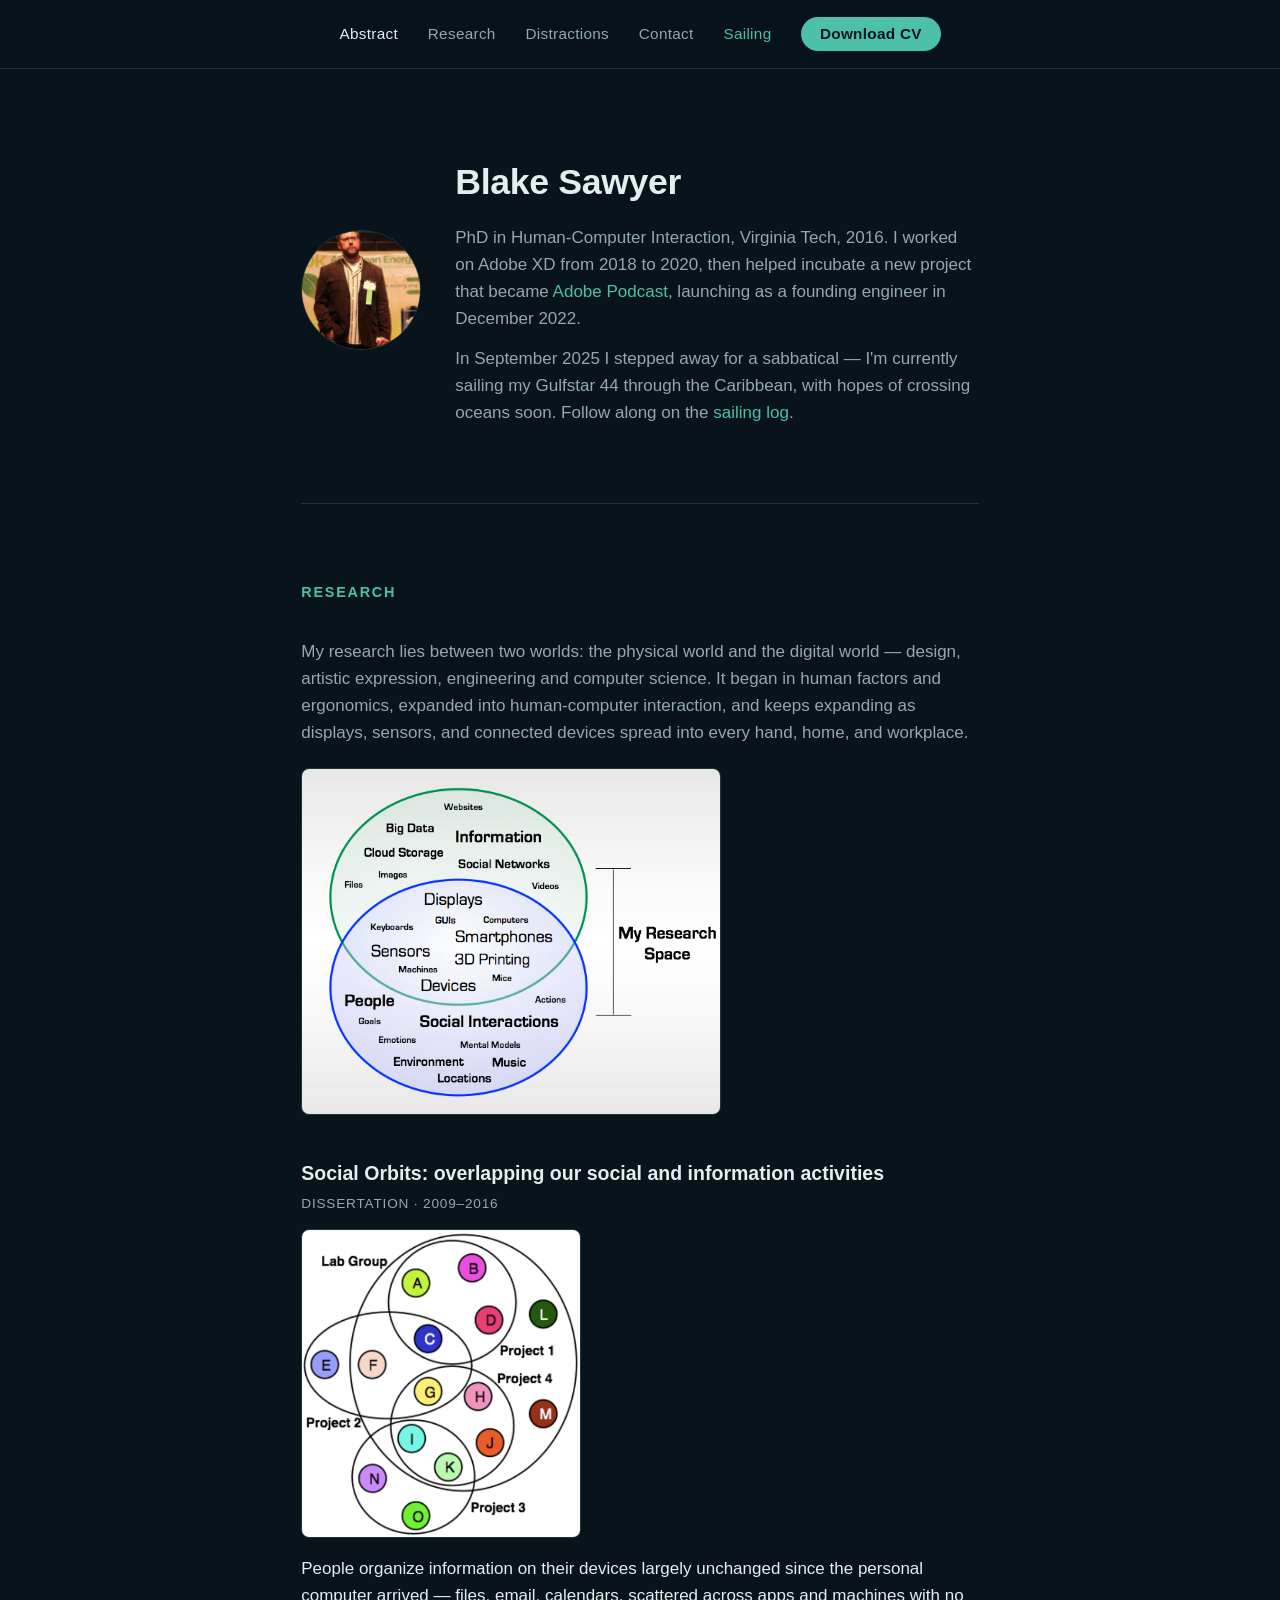
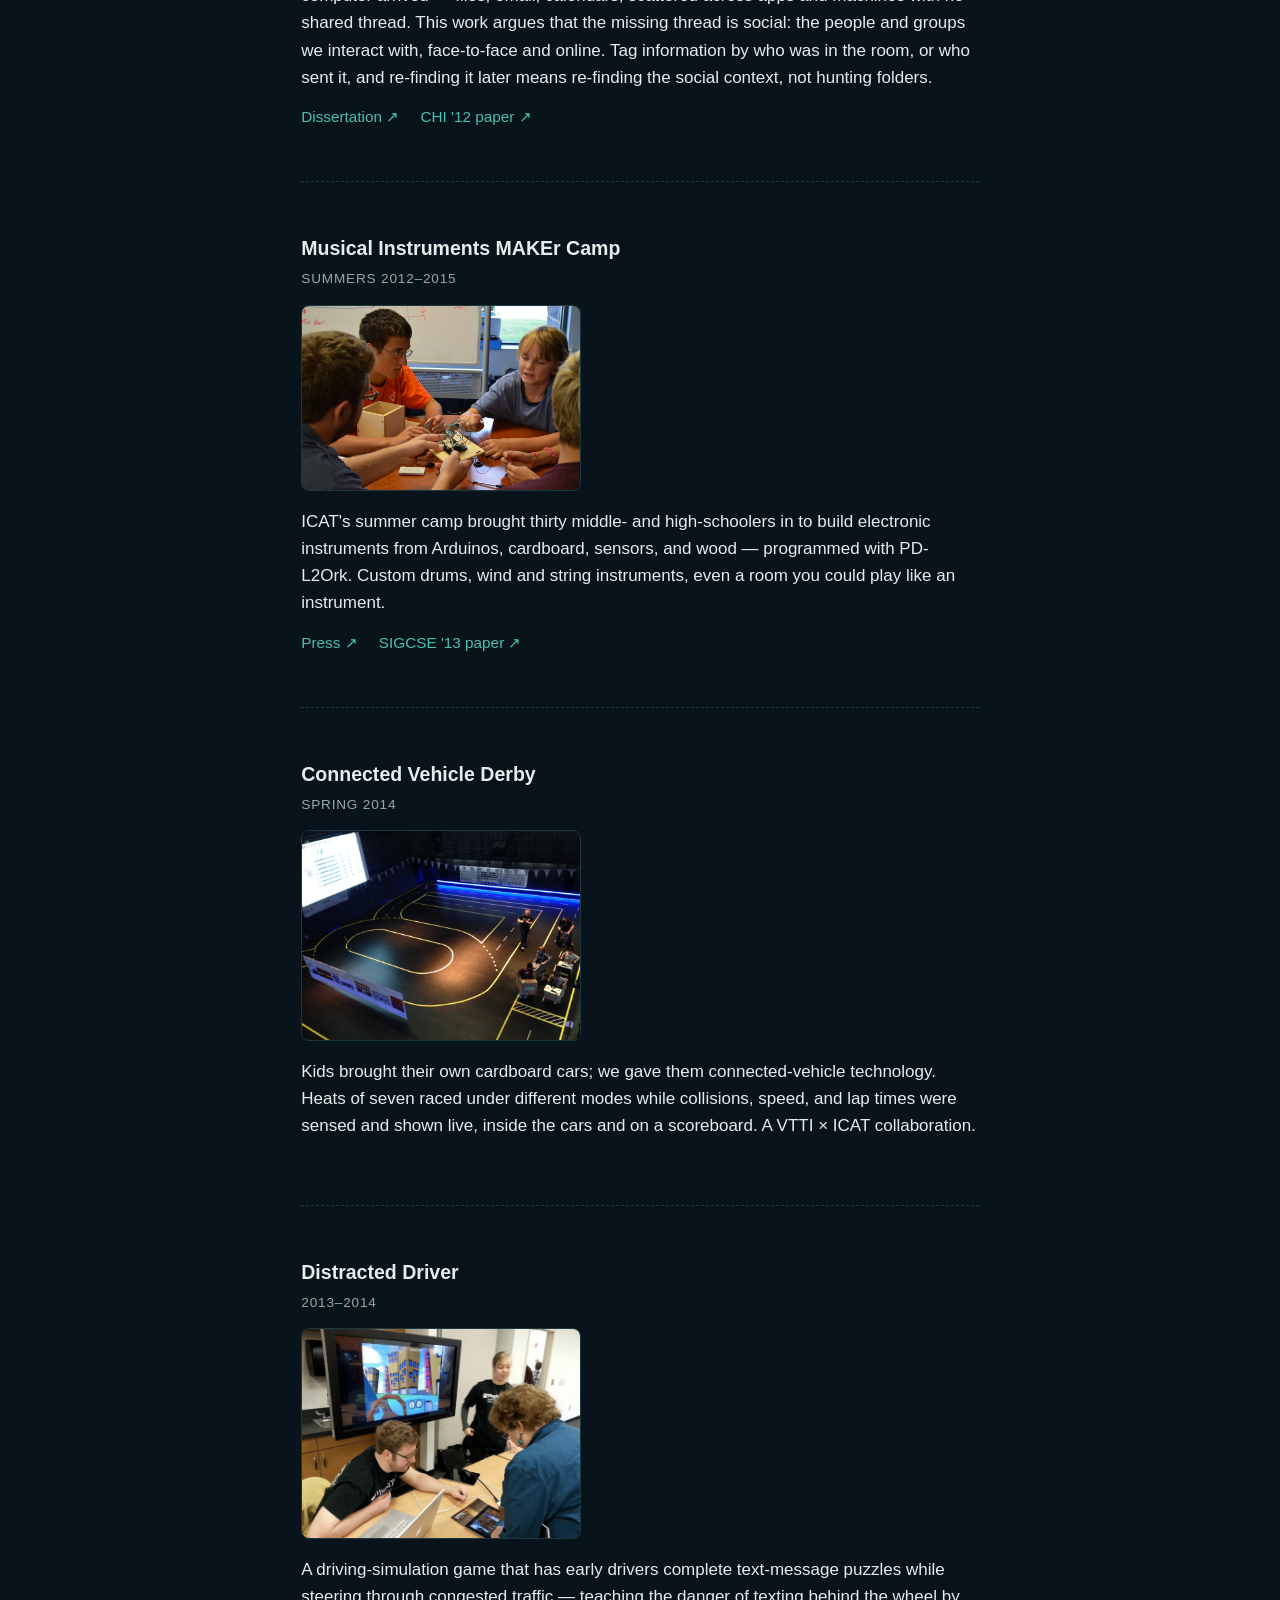
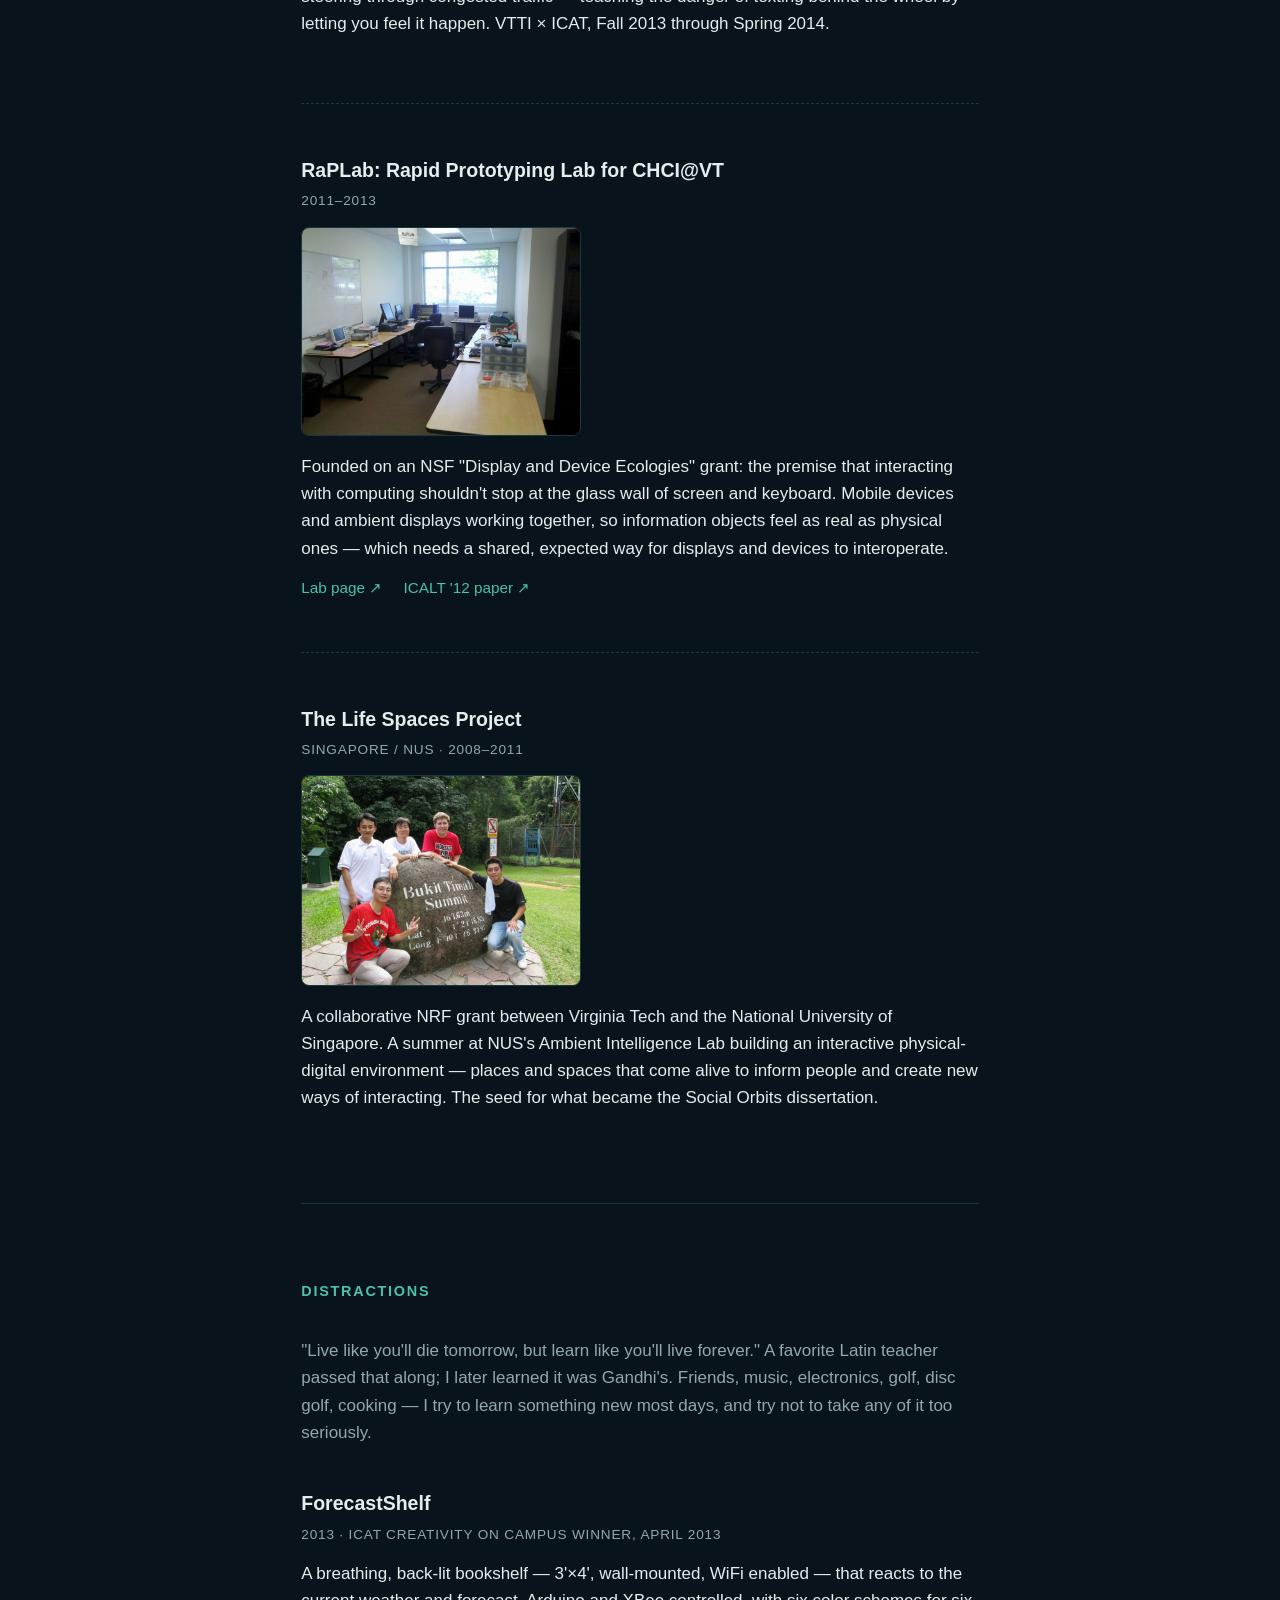
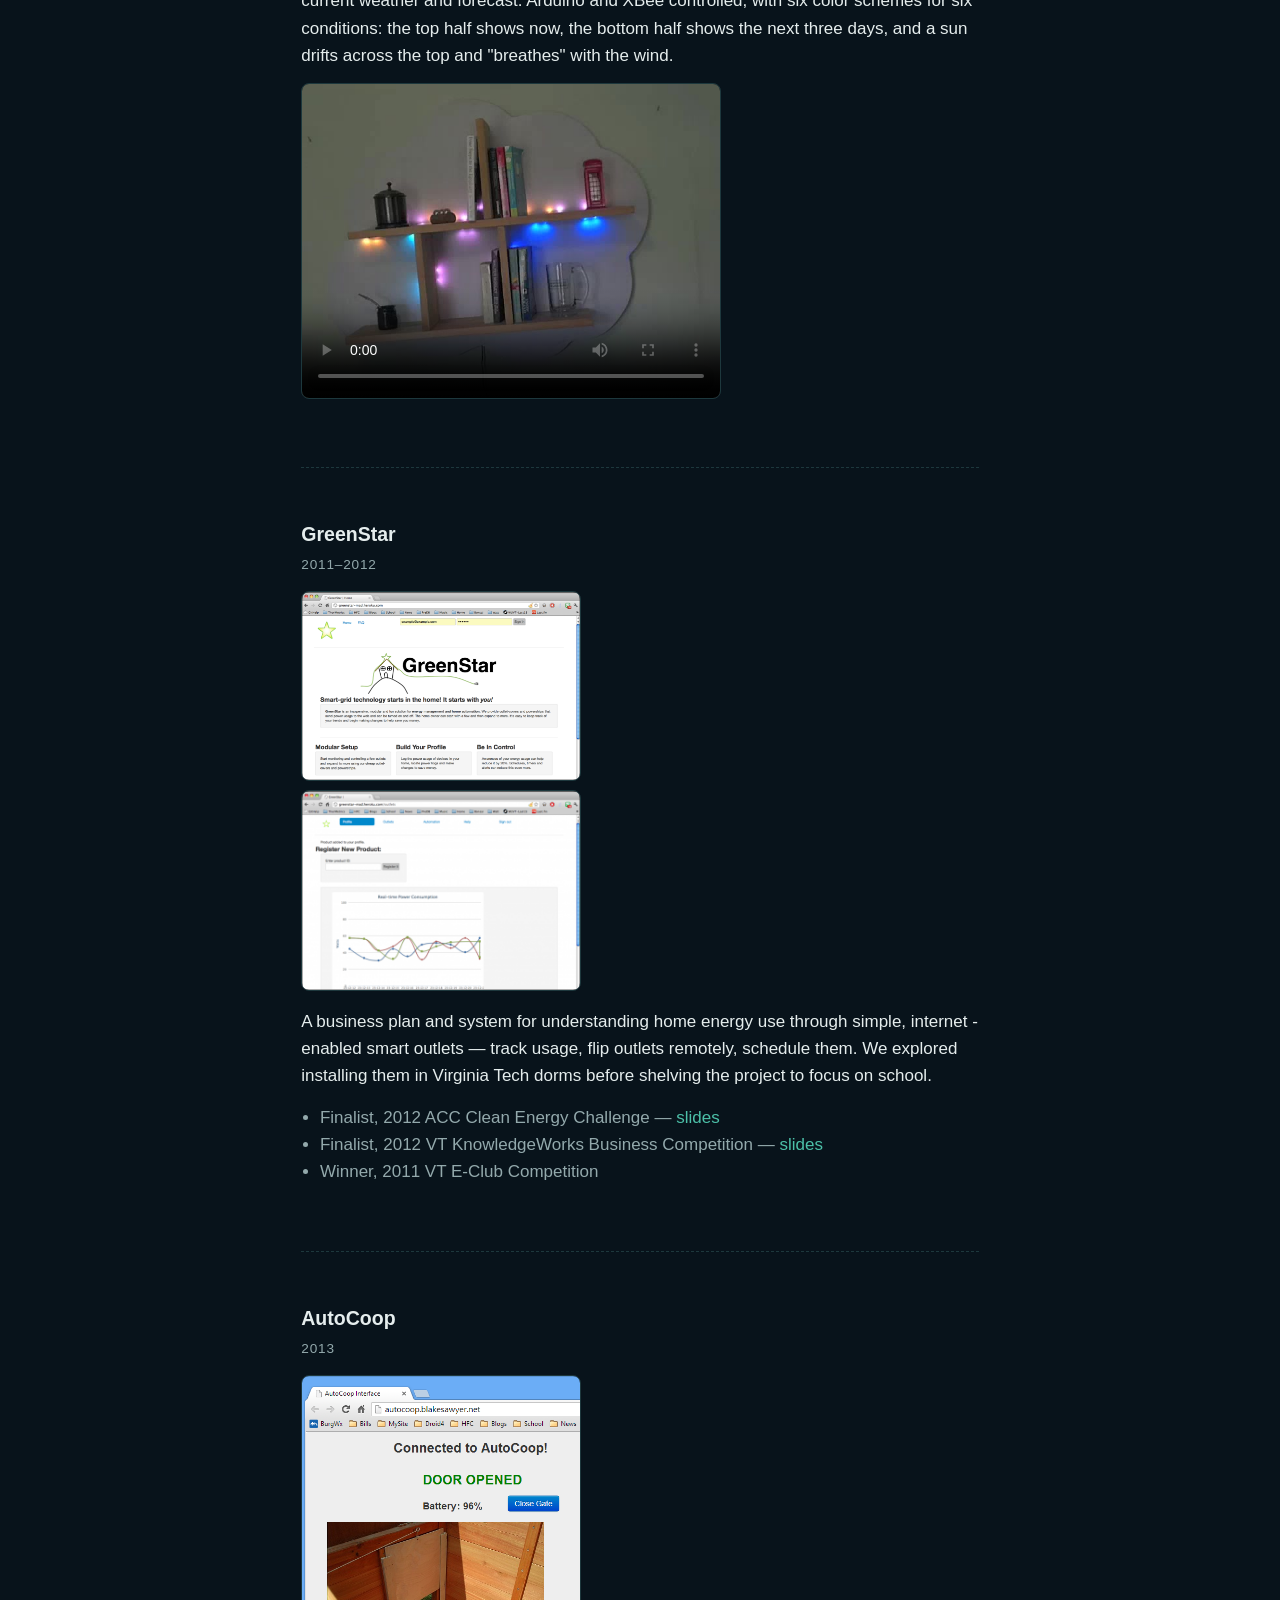
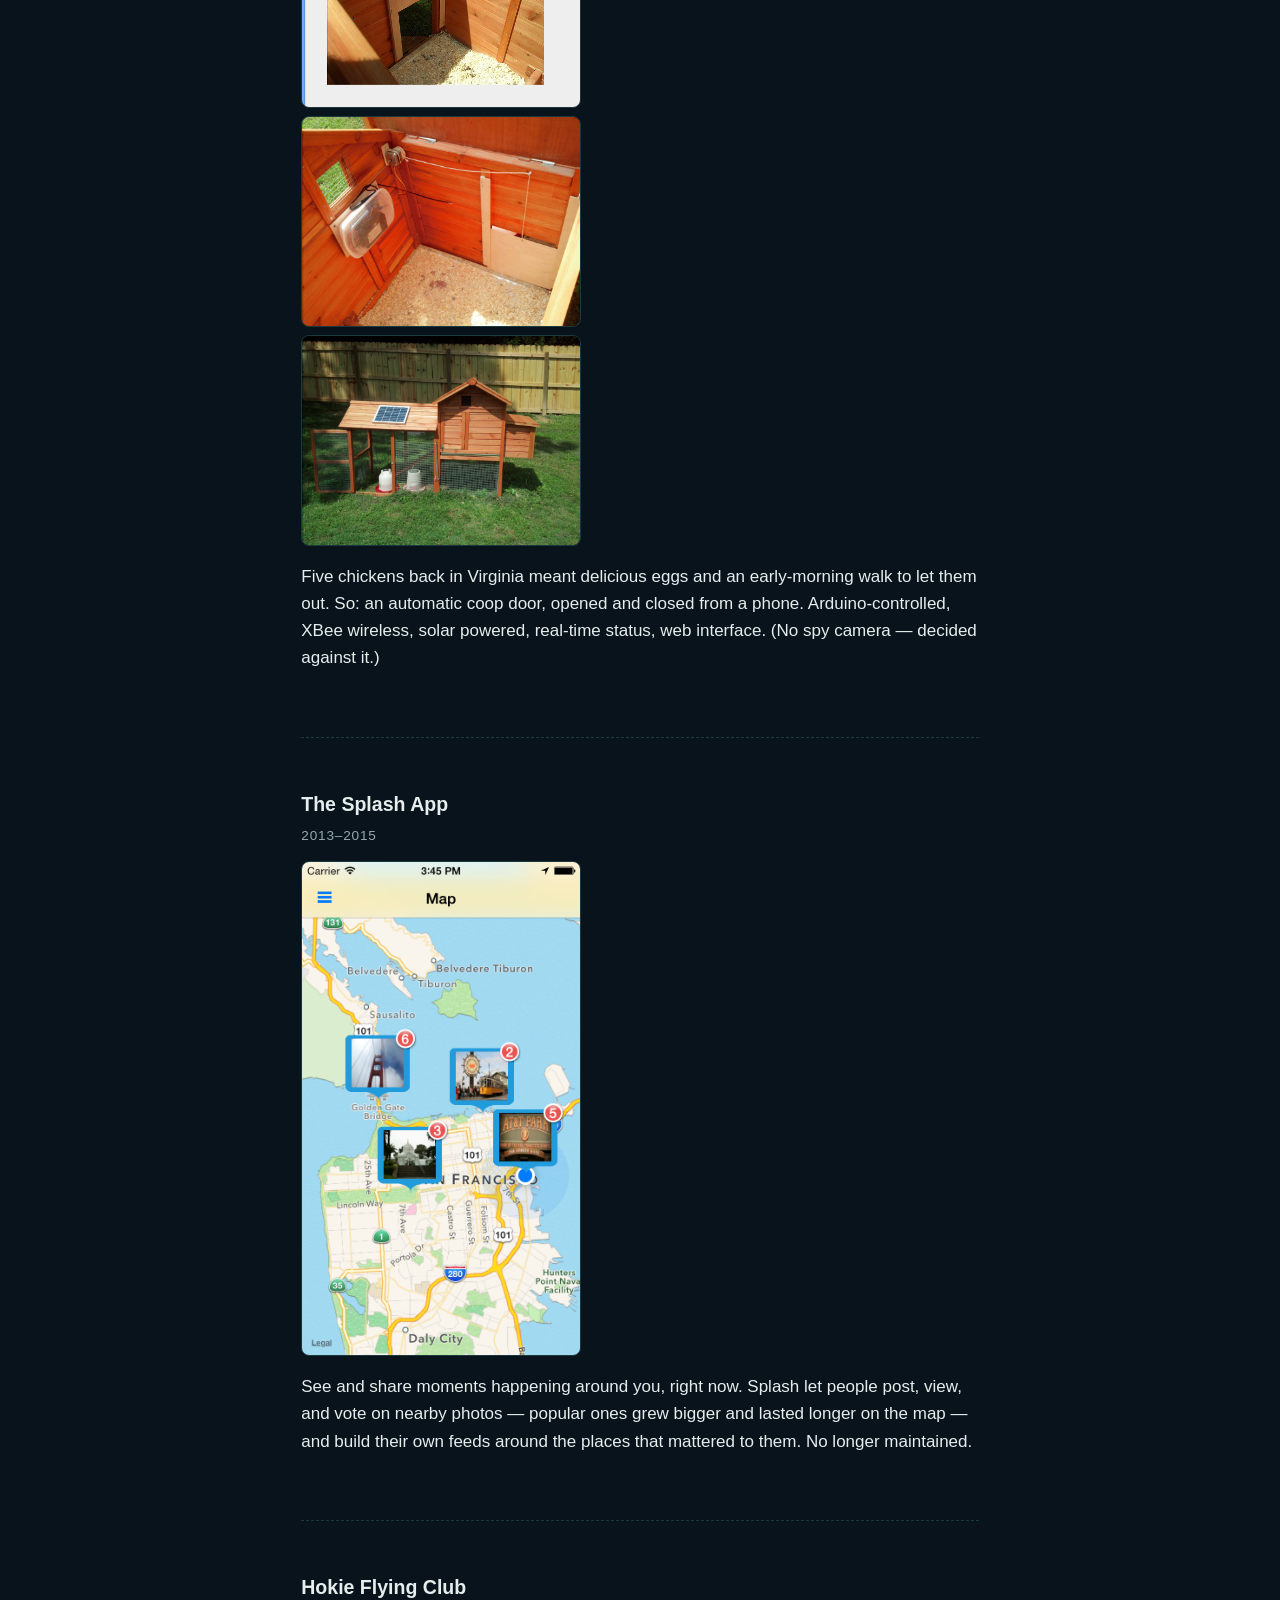
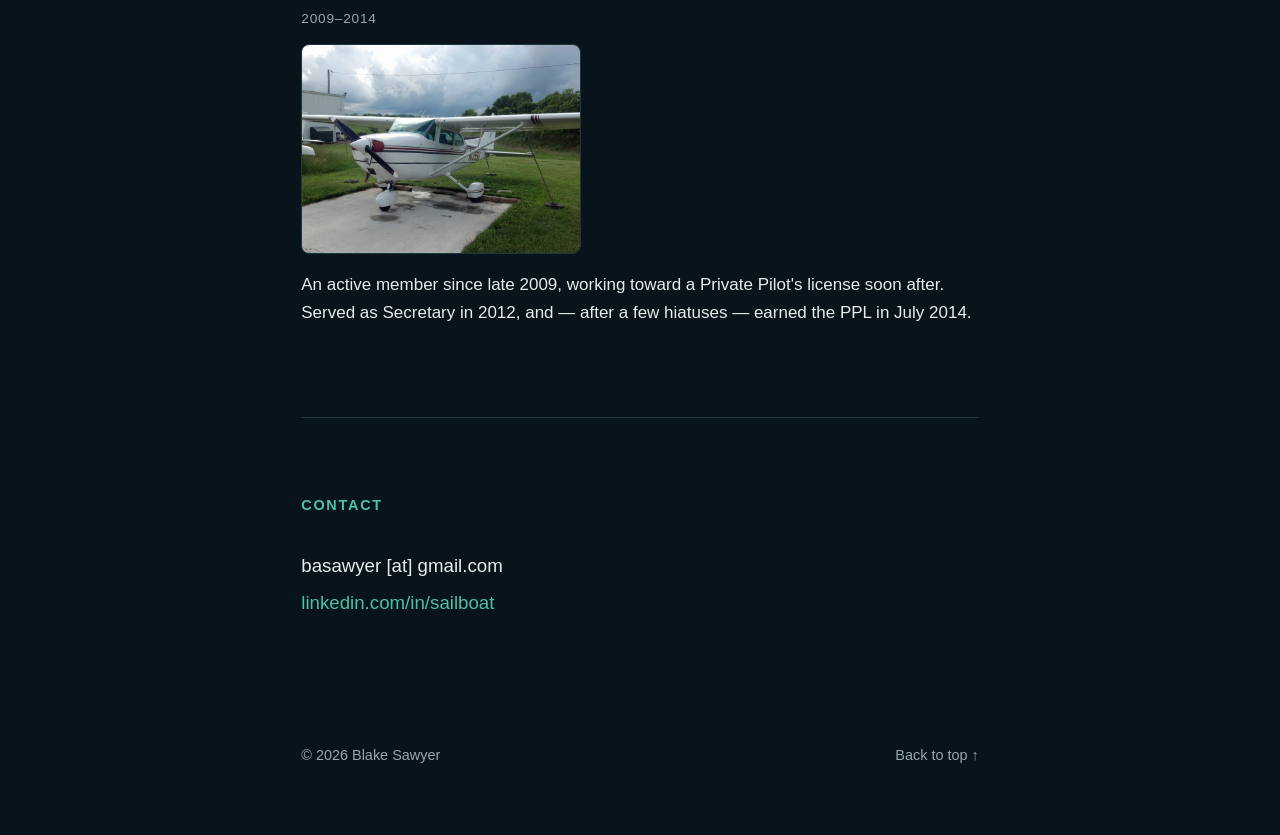
==== commit fb366199: "Update abstract and contact for current status Rewrite the intro around Adobe XD, Adobe Podcast, and" ====
--- a/index.html
+++ b/index.html
@@ -4,7 +4,7 @@
 <meta charset="UTF-8" />
 <meta name="viewport" content="width=device-width, initial-scale=1" />
 <title>Blake Sawyer</title>
-<meta name="description" content="Blake Sawyer — Computer Scientist at Adobe XD, PhD in HCI from Virginia Tech." />
+<meta name="description" content="Blake Sawyer — HCI PhD, founding engineer on Adobe Podcast, currently sailing the Caribbean." />
 <link rel="stylesheet" href="assets/css/style.css" />
 </head>
 <body>
@@ -24,10 +24,13 @@
     <img src="assets/img/aboutme.jpg" alt="Blake Sawyer" />
     <div class="intro">
       <h1>Blake Sawyer</h1>
-      <p>Computer Scientist on Adobe XD. PhD in Human-Computer Interaction, Virginia Tech, 2016.</p>
-      <p>My work lives between the physical and digital worlds — design, engineering, and the
-        interdisciplinary space where they overlap. Outside of that: sailing, flying, cooking,
-        and tinkering with anything that has a microcontroller in it.</p>
+      <p>PhD in Human-Computer Interaction, Virginia Tech, 2016. I worked on Adobe XD from 2018
+        to 2020, then helped incubate a new project that became
+        <a href="https://podcast.adobe.com/">Adobe Podcast</a>, launching as a founding engineer
+        in December 2022.</p>
+      <p>In September 2025 I stepped away for a sabbatical — I'm currently sailing my Gulfstar 44
+        through the Caribbean, with hopes of crossing oceans soon. Follow along on the
+        <a href="sailing/">sailing log</a>.</p>
     </div>
   </section>
 
@@ -184,8 +187,7 @@
   <section id="contact" class="reveal">
     <h2>Contact</h2>
     <span class="email">basawyer [at] gmail.com</span>
-    <span class="email">basawyer [at] vt.edu</span>
-    <p class="note">School-related → the VT address. Everything else → GMail.</p>
+    <a class="email" href="https://www.linkedin.com/in/sailboat">linkedin.com/in/sailboat</a>
   </section>
 
 </main>
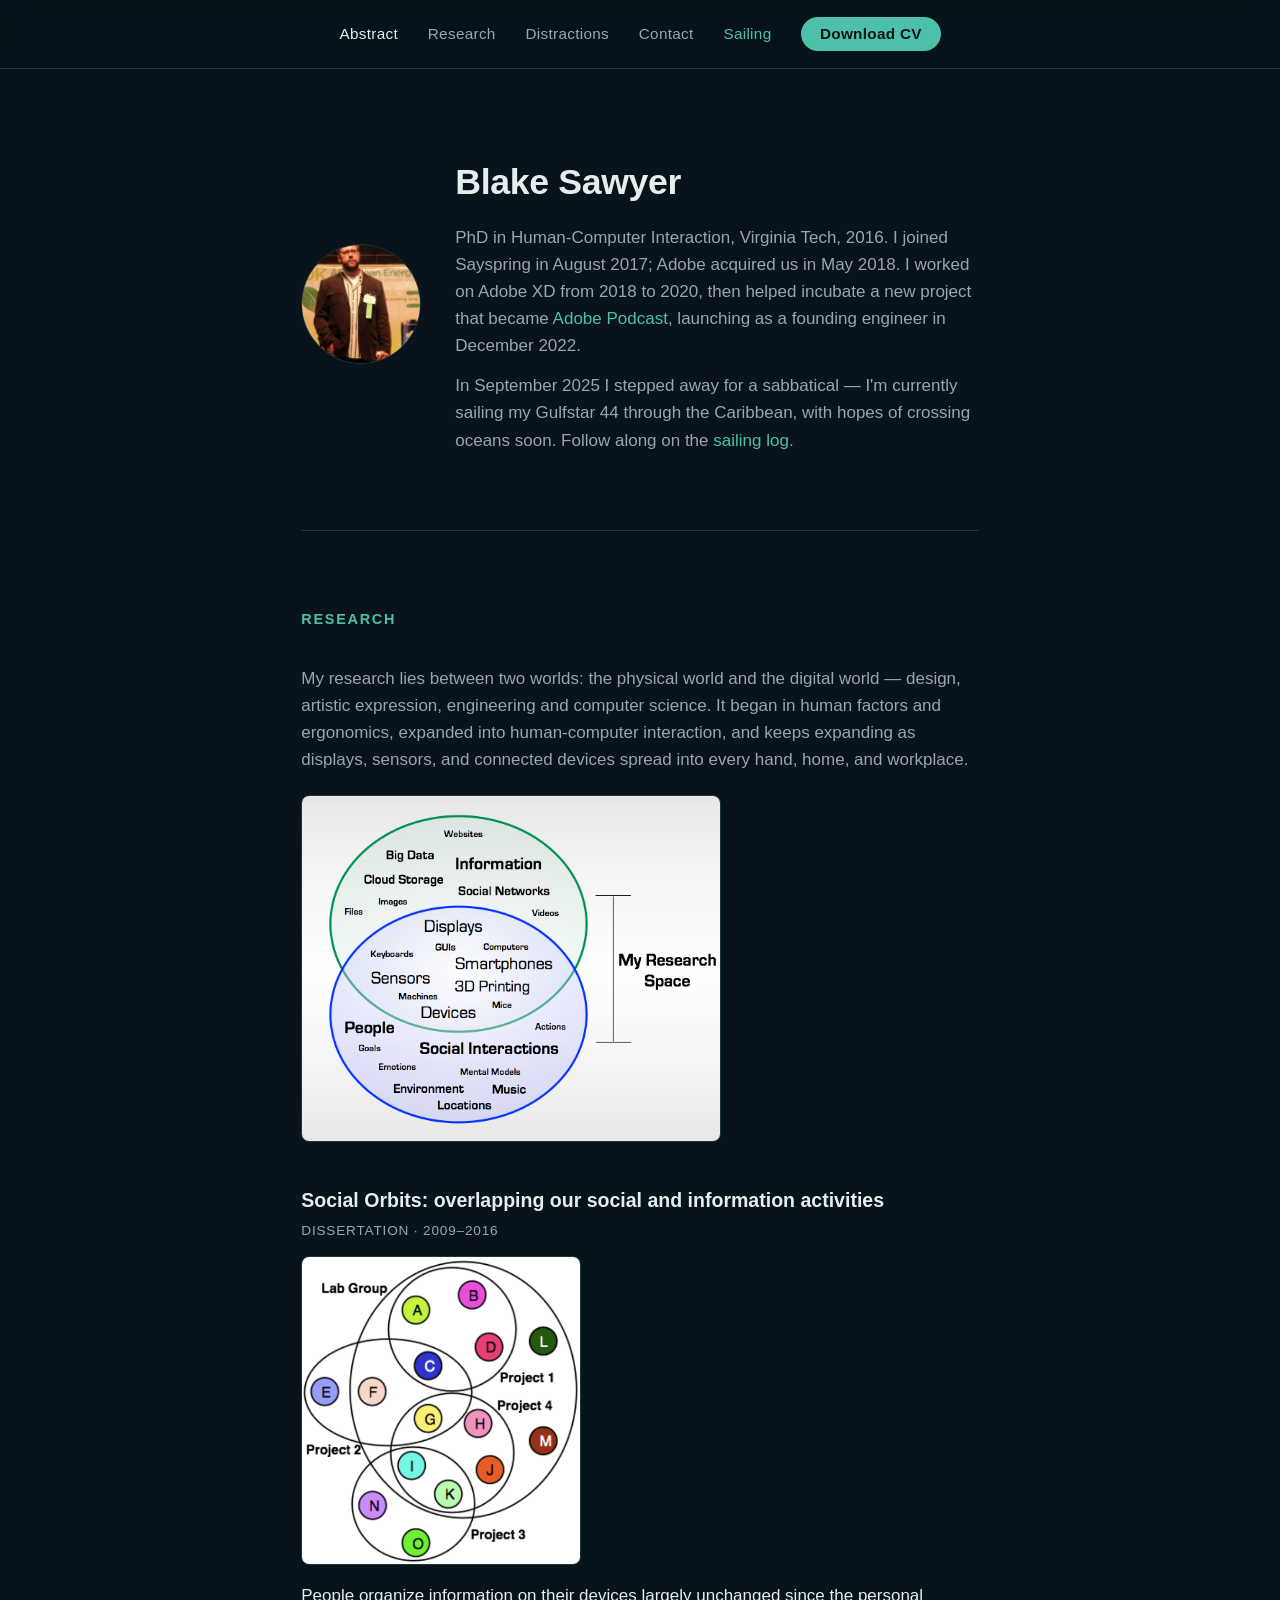
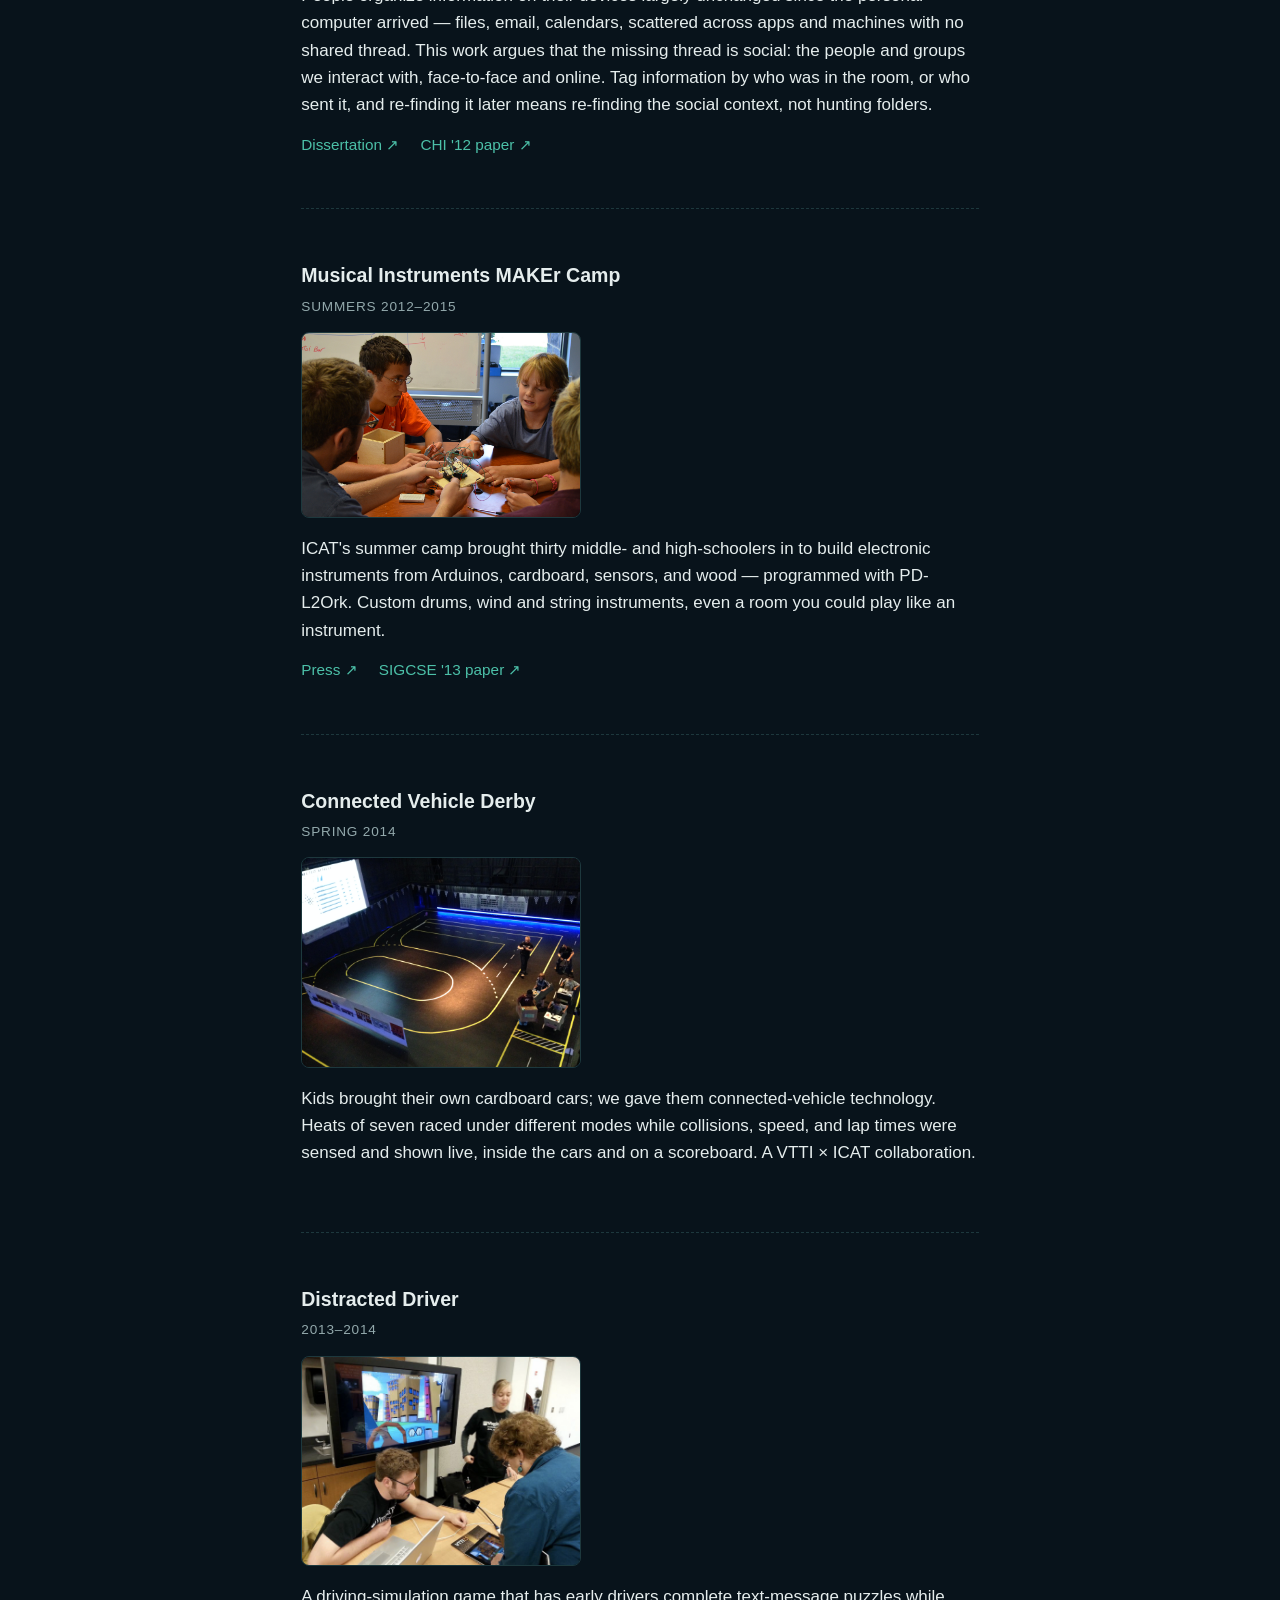
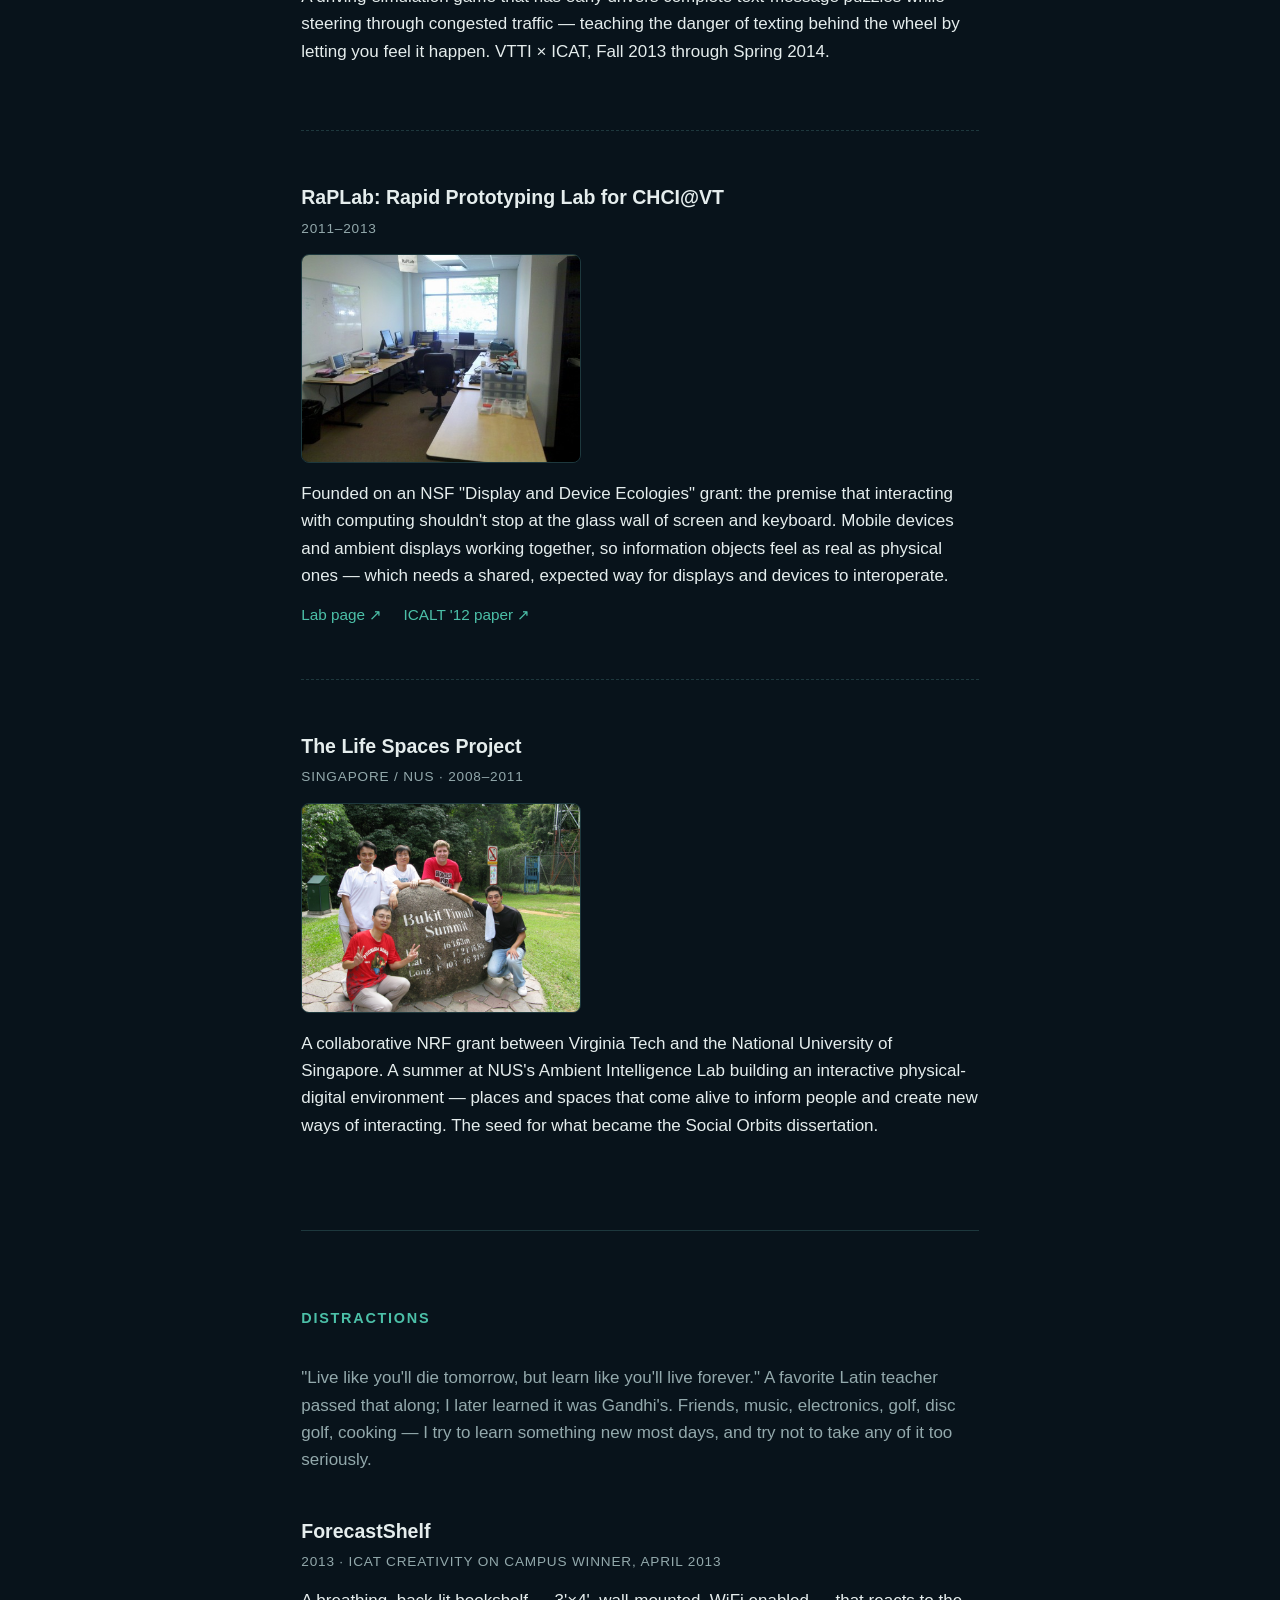
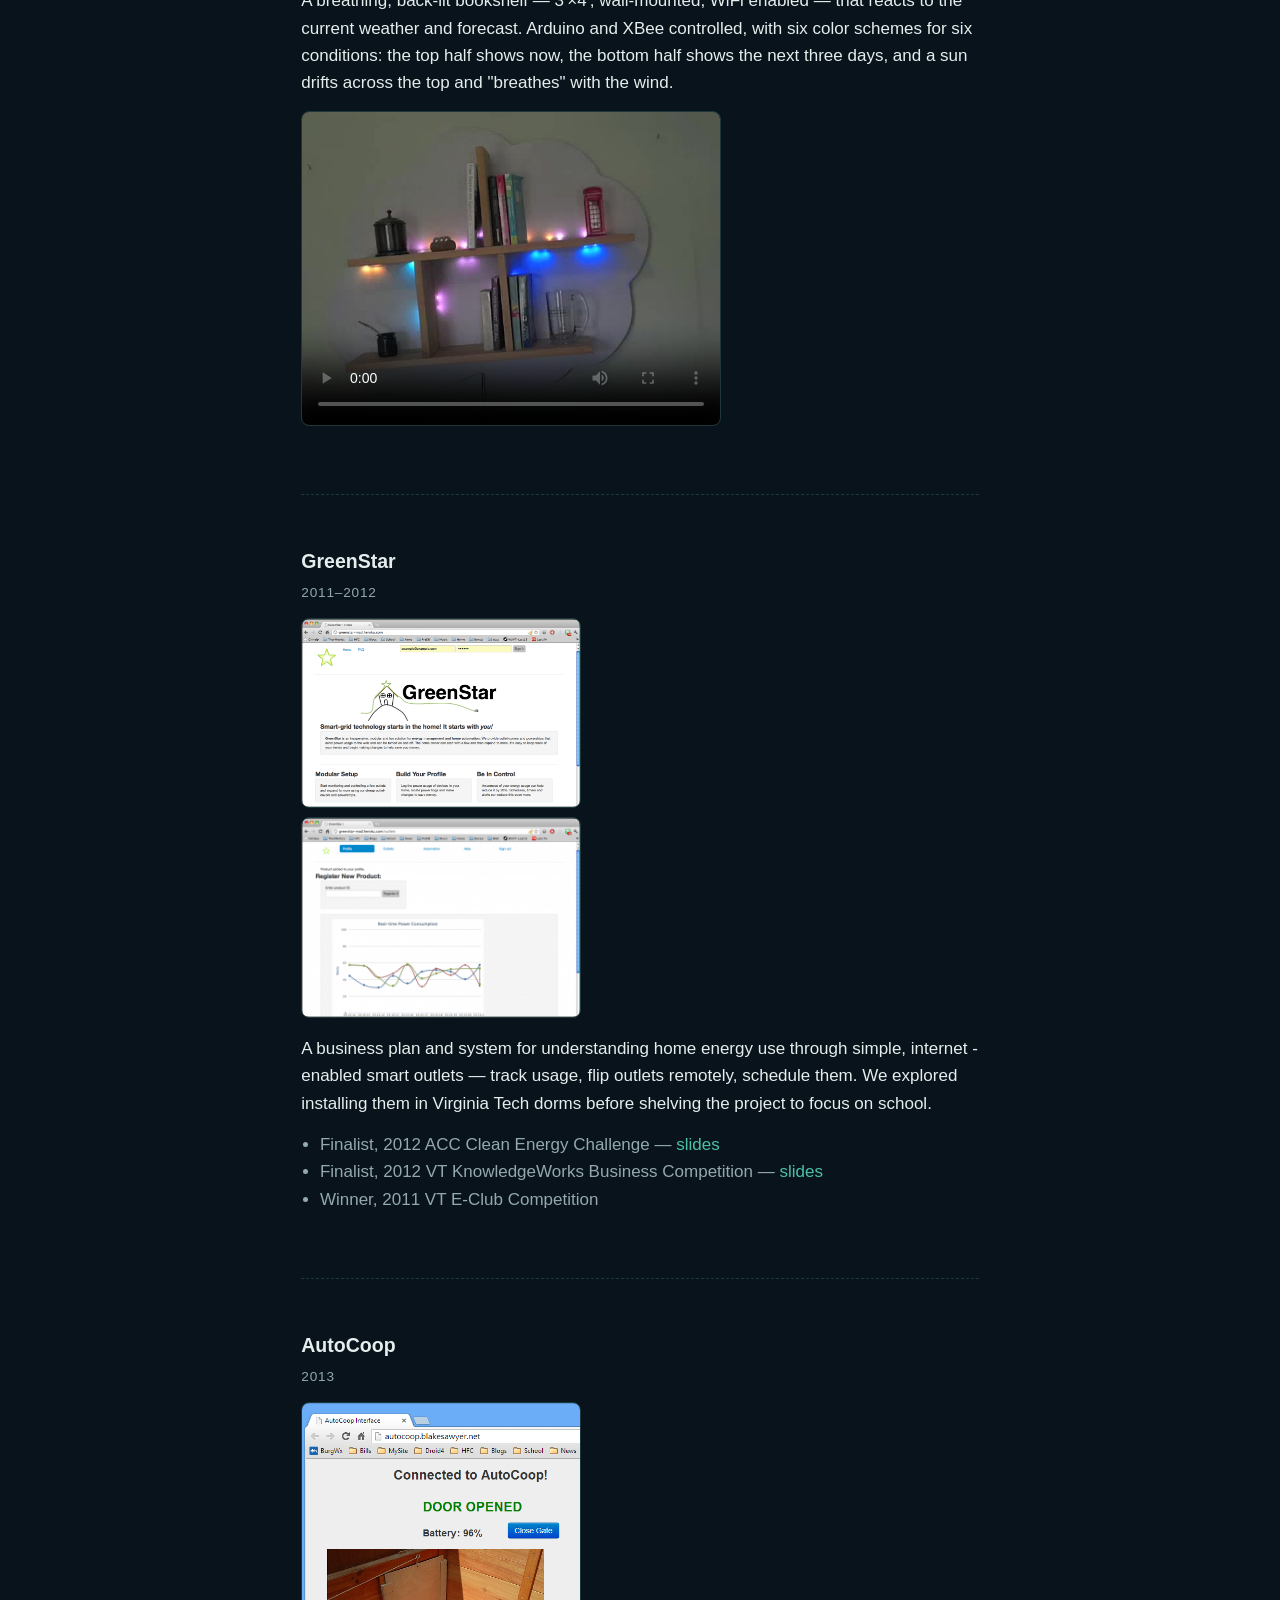
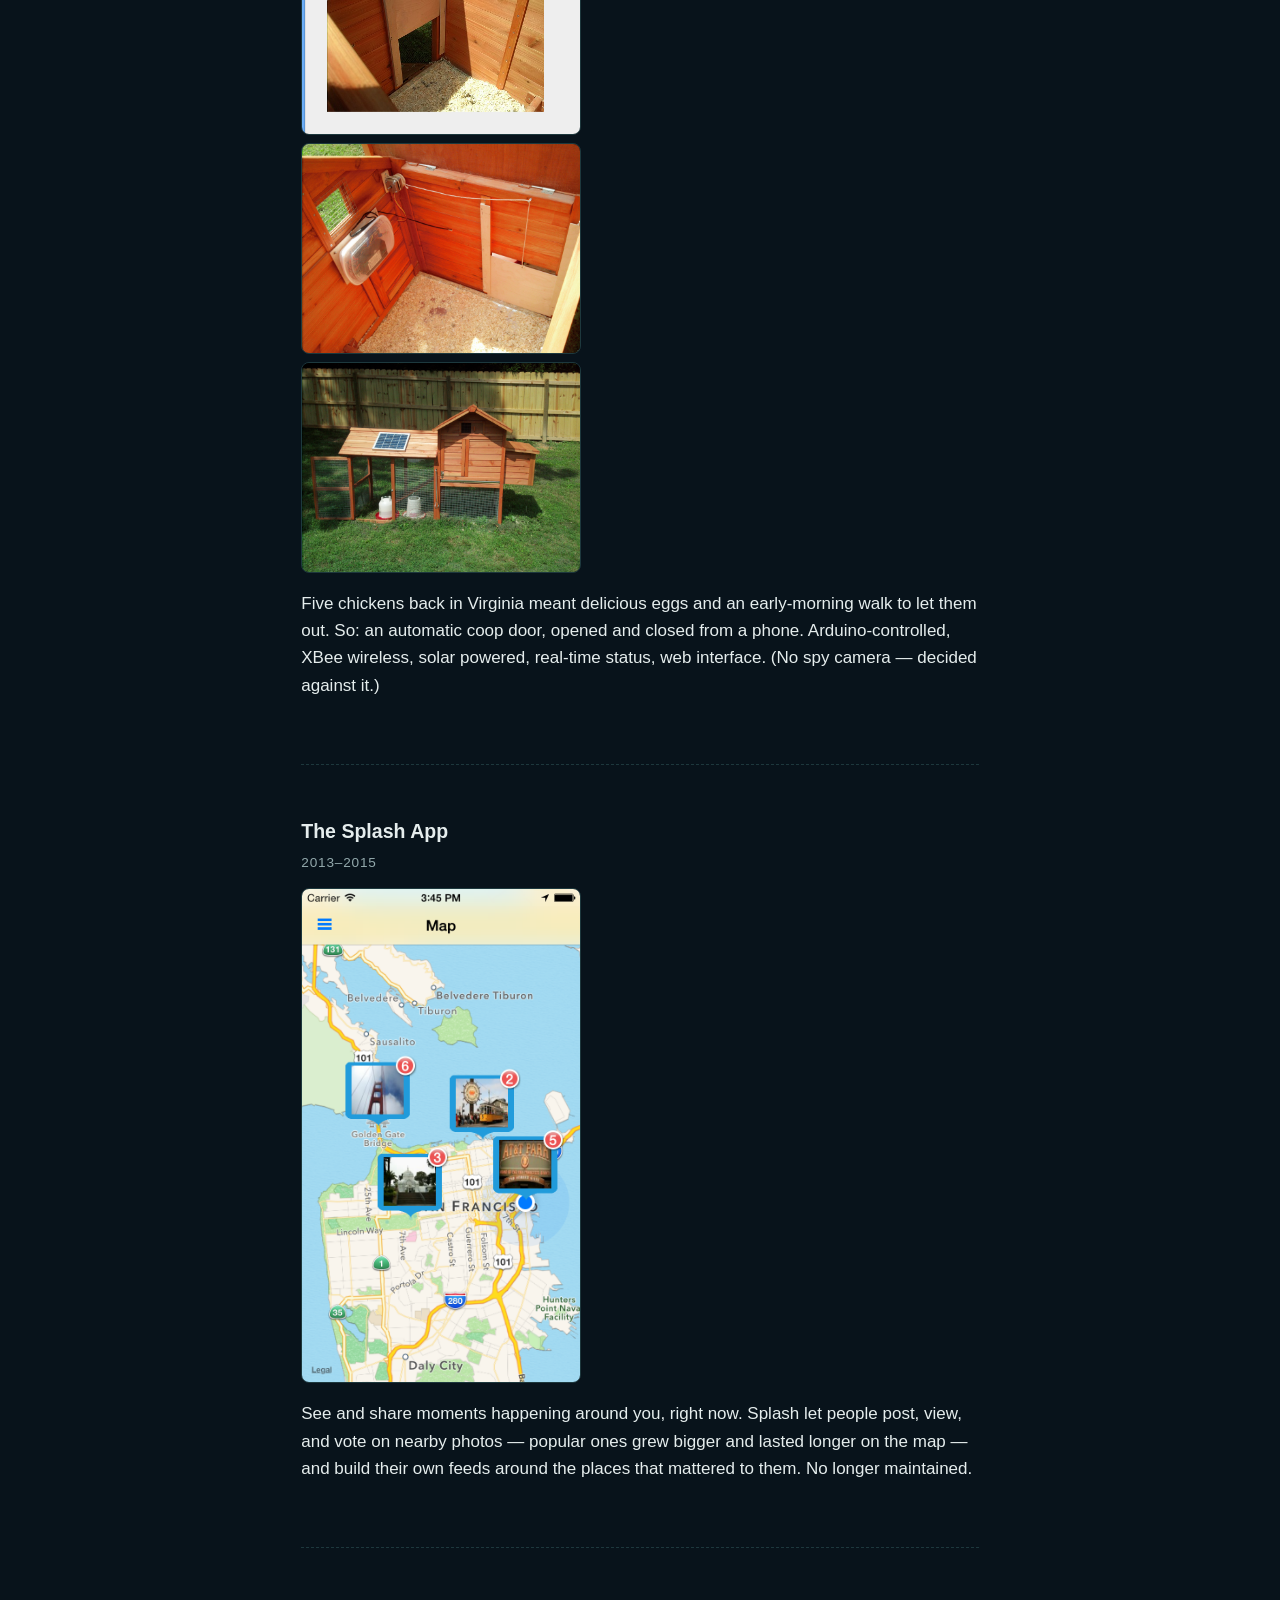
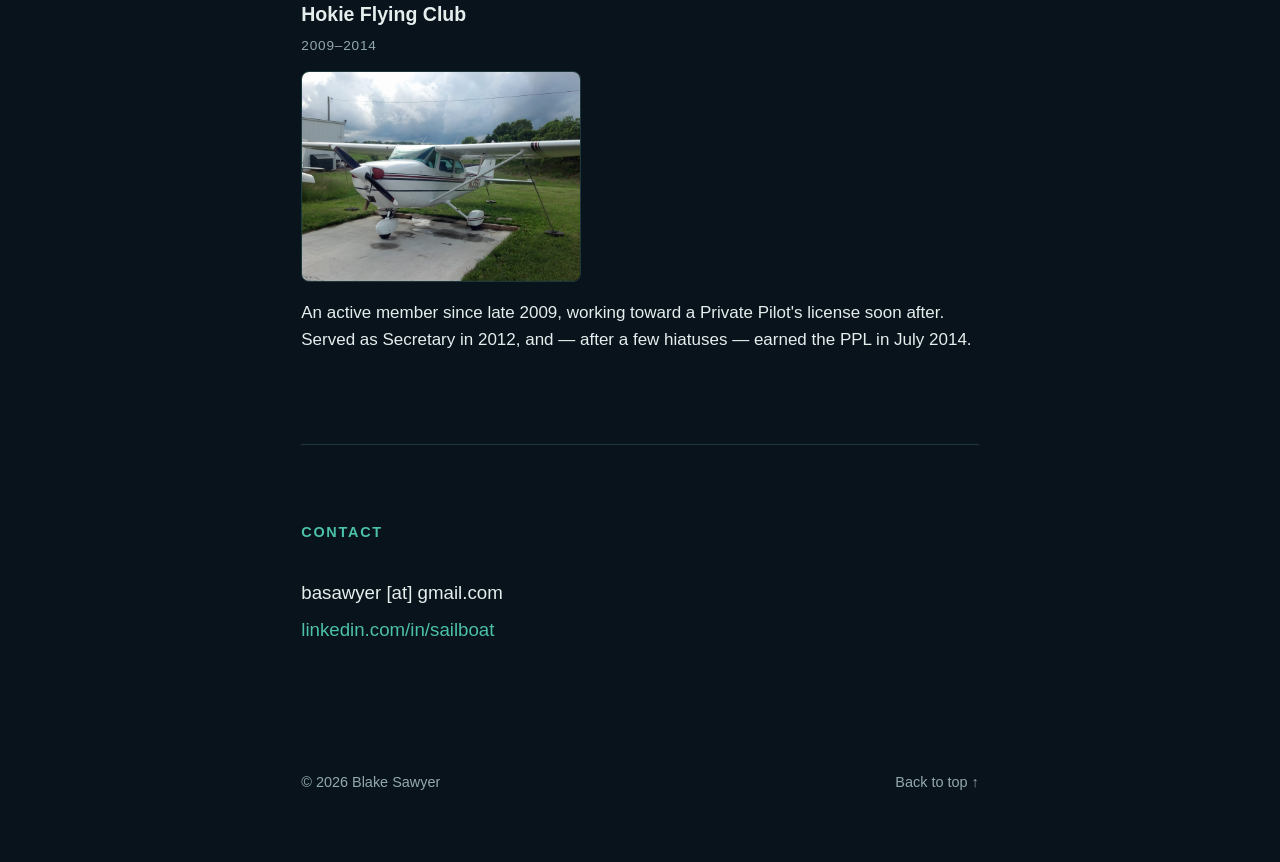
==== commit c692453e: "Mention Sayspring in the abstract Note joining Sayspring in August 2017 and Adobe's acquisition in M" ====
--- a/index.html
+++ b/index.html
@@ -24,10 +24,10 @@
     <img src="assets/img/aboutme.jpg" alt="Blake Sawyer" />
     <div class="intro">
       <h1>Blake Sawyer</h1>
-      <p>PhD in Human-Computer Interaction, Virginia Tech, 2016. I worked on Adobe XD from 2018
-        to 2020, then helped incubate a new project that became
-        <a href="https://podcast.adobe.com/">Adobe Podcast</a>, launching as a founding engineer
-        in December 2022.</p>
+      <p>PhD in Human-Computer Interaction, Virginia Tech, 2016. I joined Sayspring in August 2017;
+        Adobe acquired us in May 2018. I worked on Adobe XD from 2018 to 2020, then helped incubate
+        a new project that became <a href="https://podcast.adobe.com/">Adobe Podcast</a>, launching
+        as a founding engineer in December 2022.</p>
       <p>In September 2025 I stepped away for a sabbatical — I'm currently sailing my Gulfstar 44
         through the Caribbean, with hopes of crossing oceans soon. Follow along on the
         <a href="sailing/">sailing log</a>.</p>
